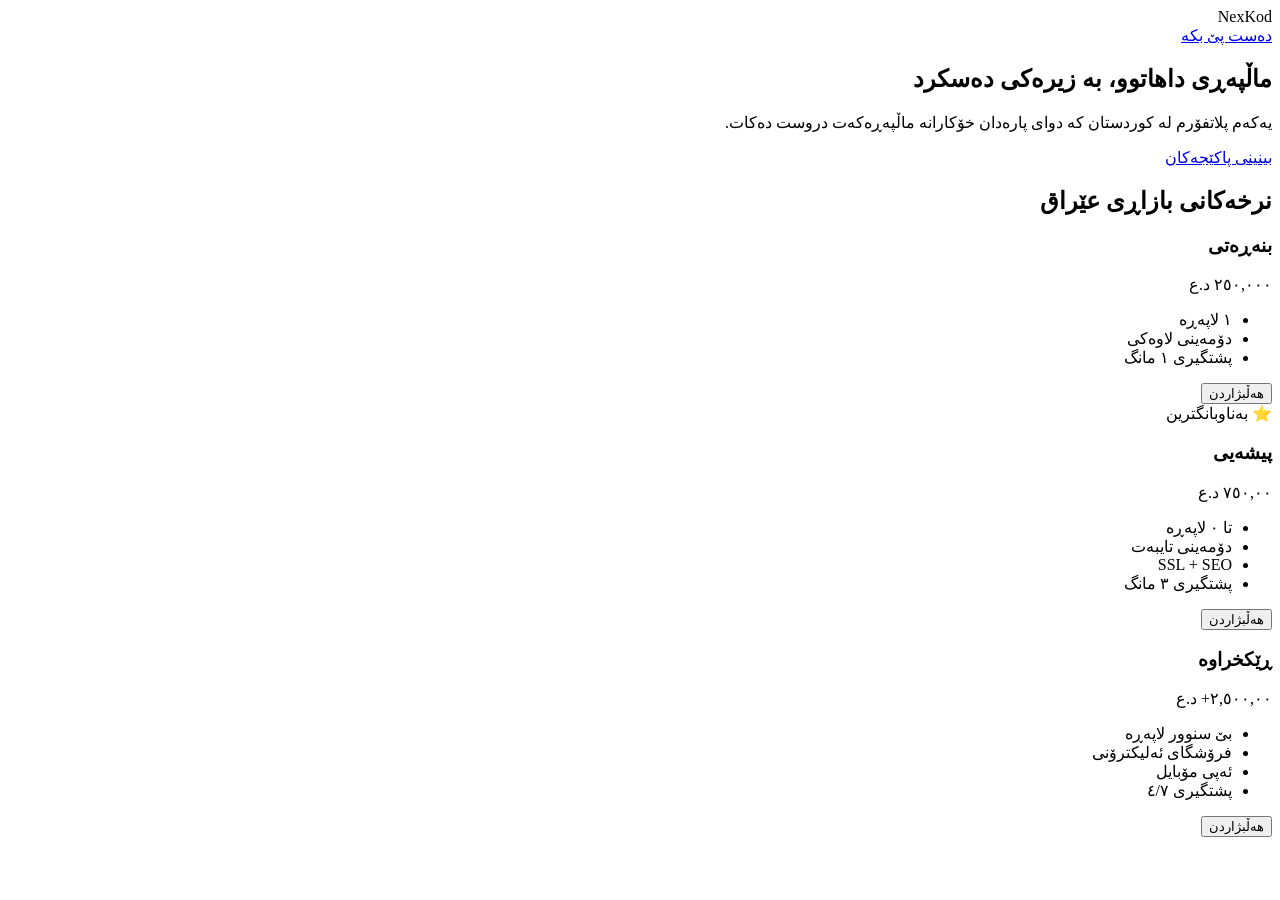
==== index.html @ fafbab38 "Add initial HTML structure for the website" ====
<!DOCTYPE html>
<html lang="ku" dir="rtl">
<head>
    <meta charset="UTF-8">
    <meta name="viewport" content="width=device-width, initial-scale=1.0">
    <title>NexKod | دروستکەری ماڵپەڕ بە زیرەکی دەسکرد</title>
    <link rel="stylesheet" href="css/styles.css">
    <link href="https://fonts.googleapis.com/css2?family=Cairo:wght@400;600;700;900&display=swap" rel="stylesheet">
</head>
<body>
    <nav class="navbar">
        <div class="logo">Nex<span class="gold">Kod</span></div>
        <a href="#pricing" class="nav-cta">دەست پێ بکە</a>
    </nav>

    <main>
        <section class="hero">
            <h1>ماڵپەڕی داهاتوو، بە <span class="gold">زیرەکی دەسکرد</span></h1>
            <p>یەکەم پلاتفۆرم لە کوردستان کە دوای پارەدان خۆکارانە ماڵپەڕەکەت دروست دەکات.</p>
            <a href="#pricing" class="btn-primary">بینینی پاکێجەکان</a>
        </section>

        <section class="pricing" id="pricing">
            <h2>نرخەکانی بازاڕی عێراق</h2>
            <div class="plans">
                <div class="plan" onclick="selectPlan('basic', 250000)">
                    <h3>بنەڕەتی</h3>
                    <p class="price">٢٥٠,٠٠٠ <span>د.ع</span></p>
                    <ul><li>١ لاپەڕە</li><li>دۆمەینی لاوەکی</li><li>پشتگیری ١ مانگ</li></ul>
                    <button class="btn-plan">هەڵبژاردن</button>
                </div>
                <div class="plan featured" onclick="selectPlan('pro', 750000)">
                    <span class="badge">⭐ بەناوبانگترین</span>
                    <h3>پیشەیی</h3>
                    <p class="price">٧٥٠,٠٠ <span>د.ع</span></p>
                    <ul><li>تا ٠ لاپەڕە</li><li>دۆمەینی تایبەت</li><li>SSL + SEO</li><li>پشتگیری ٣ مانگ</li></ul>
                    <button class="btn-plan">هەڵبژاردن</button>
                </div>
                <div class="plan" onclick="selectPlan('enterprise', 2500000)">
                    <h3>ڕێکخراوە</h3>
                    <p class="price">٢,٥٠٠,٠٠+ <span>د.ع</span></p>
                    <ul><li>بێ سنوور لاپەڕە</li><li>فرۆشگای ئەلیکترۆنی</li><li>ئەپی مۆبایل</li><li>پشتگیری ٤/٧</li></ul>
                    <button class="btn-plan">هەڵبژاردن</button>
                </div>
            </div>
        </section>
    </main>

    <!-- 💳 PAYMENT MODAL -->
    <div class="modal" id="payModal" style="display:none;">
        <div class="modal-content">
            <button class="close" onclick="closePayModal()">×</button>
            <h3>تەواوکردنی پارەدان</h3>
            <div class="summary">
                <span>پاکێج:</span> <strong id="pPlan">-</strong>
                <span>بڕ:</span> <strong id="pPrice">-</strong>
            </div>
            <div class="methods">
                <label class="method"><input type="radio" name="pm" value="fastpay"><span> FastPay</span></label>
                <label class="method"><input type="radio" name="pm" value="fib"><span>🔵 FIB Bank</span></label>
                <label class="method"><input type="radio" name="pm" value="zaincash"><span>🟠 Zain Cash</span></label>
            </div>
            <form id="payForm" style="display:none;">
                <input type="tel" id="payPhone" placeholder="+964 7XX XXX XXXX" required dir="ltr">
                <input type="email" id="payEmail" placeholder="email@example.com" required dir="ltr">
                <button type="button" onclick="initiateWhatsAppPayment()" class="btn-pay">💳 پارەدان لە ڕێگەی واتسئەپ</button>
            </form>
            <div class="status" id="payStatus" style="display:none;">
                <div class="step active">📱 داواکاری ئامادەیە</div>
                <div class="step">🏦 چاوەڕێی پسوولە</div>
                <div class="step"> NexKod دەست بە کار دەکات</div>
                <div class="step">✅ ئامادەیە!</div>
            </div>
        </div>
    </div>

    <!-- ✅ SUCCESS MODAL -->
    <div class="modal" id="successModal" style="display:none;">
        <div class="modal-content success">
            <div class="icon"></div>
            <h3>داواکاریت بە سەرکەوتوویی نێردرا!</h3>
            <p>پاش نووسینی پسوولەی پارەدان لە واتسئەپ، ماڵپەڕەکەت لە ماوەی ٢٤ کاتژمێردا چالاک دەکرێت.</p>
            <a href="#" id="siteLink" target="_blank" class="link">چاوەڕێی چالاککردن بکە...</a>
            <button class="btn-secondary" onclick="closeSuccessModal()">داخستن</button>
        </div>
    </div>

    <script src="js/payment.js"></script>
</body>
</html>
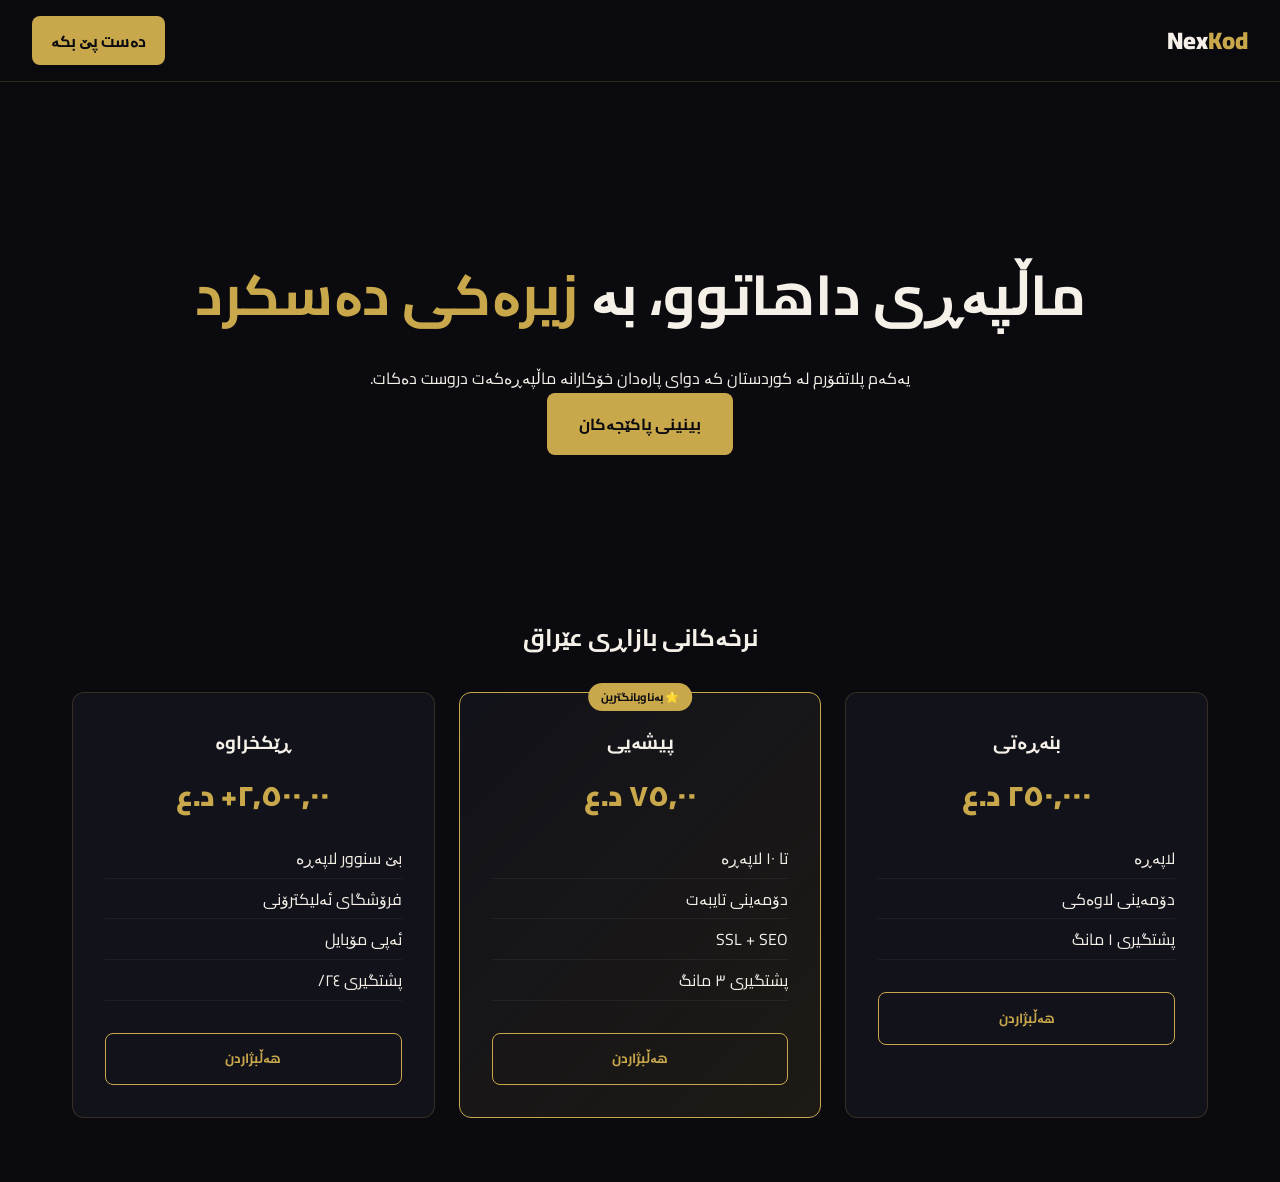
==== commit 6a7468f6: "Add CSS styles and update HTML structure" ====
--- a/index.html
+++ b/index.html
@@ -4,8 +4,53 @@
     <meta charset="UTF-8">
     <meta name="viewport" content="width=device-width, initial-scale=1.0">
     <title>NexKod | دروستکەری ماڵپەڕ بە زیرەکی دەسکرد</title>
-    <link rel="stylesheet" href="css/styles.css">
     <link href="https://fonts.googleapis.com/css2?family=Cairo:wght@400;600;700;900&display=swap" rel="stylesheet">
+    <style>
+        :root { --gold: #C9A84C; --dark: #0A0A0F; --dark2: #12121A; --dark3: #1A1A28; --text: #F5F0E8; --dim: rgba(245,240,232,0.7); --border: rgba(201,168,76,0.2); --radius: 12px; }
+        * { box-sizing: border-box; margin:0; padding:0; font-family:'Cairo',sans-serif; }
+        body { background:var(--dark); color:var(--text); direction:rtl; }
+        a { color:inherit; text-decoration:none; }
+        .navbar { display:flex; justify-content:space-between; align-items:center; padding:1rem 2rem; background:rgba(10,10,15,0.9); backdrop-filter:blur(10px); position:sticky; top:0; z-index:100; border-bottom:1px solid var(--border); }
+        .logo { font-size:1.5rem; font-weight:900; }
+        .gold { color:var(--gold); }
+        .nav-cta { background:var(--gold); color:var(--dark); padding:0.6rem 1.2rem; border-radius:8px; font-weight:700; }
+        main { padding:4rem 2rem; max-width:1200px; margin:0 auto; }
+        .hero { text-align:center; padding:6rem 1rem; }
+        .hero h1 { font-size:clamp(2rem,5vw,3.5rem); margin-bottom:1rem; }
+        .btn-primary { background:var(--gold); color:var(--dark); padding:1rem 2rem; border:none; border-radius:8px; font-weight:700; cursor:pointer; display:inline-block; }
+        .pricing { text-align:center; margin-top:4rem; }
+        .plans { display:grid; grid-template-columns:repeat(auto-fit,minmax(260px,1fr)); gap:1.5rem; margin-top:2rem; }
+        .plan { background:var(--dark2); border:1px solid var(--border); border-radius:var(--radius); padding:2rem; transition:0.3s; cursor:pointer; position:relative; }
+        .plan:hover { transform:translateY(-5px); border-color:var(--gold); }
+        .plan.featured { border-color:var(--gold); background:linear-gradient(135deg,var(--dark2),rgba(201,168,76,0.1)); }
+        .badge { position:absolute; top:-10px; left:50%; transform:translateX(-50%); background:var(--gold); color:var(--dark); font-size:0.7rem; padding:0.2rem 0.8rem; border-radius:50px; font-weight:700; }
+        .price { font-size:1.8rem; font-weight:900; color:var(--gold); margin:0.5rem 0; }
+        .plan ul { list-style:none; text-align:right; margin:1rem 0; }
+        .plan li { padding:0.3rem 0; border-bottom:1px solid rgba(255,255,255,0.05); }
+        .btn-plan { width:100%; padding:0.8rem; background:transparent; border:1px solid var(--gold); color:var(--gold); border-radius:8px; font-weight:700; cursor:pointer; margin-top:1rem; }
+        .btn-plan:hover { background:var(--gold); color:var(--dark); }
+        .modal { display:none; position:fixed; inset:0; background:rgba(0,0,0,0.8); backdrop-filter:blur(5px); z-index:1000; align-items:center; justify-content:center; padding:1rem; }
+        .modal-content { background:var(--dark2); border:1px solid var(--border); border-radius:16px; padding:2rem; max-width:450px; width:100%; position:relative; animation:up 0.3s ease; }
+        @keyframes up { from { opacity:0; transform:translateY(20px); } to { opacity:1; transform:translateY(0); } }
+        .close { position:absolute; top:1rem; left:1rem; background:none; border:none; color:var(--dim); font-size:1.5rem; cursor:pointer; }
+        .summary { background:var(--dark3); padding:0.8rem; border-radius:8px; margin-bottom:1rem; display:flex; flex-direction:column; gap:0.3rem; font-size:0.9rem; }
+        .methods { display:flex; flex-direction:column; gap:0.5rem; margin-bottom:1rem; }
+        .method { display:flex; align-items:center; gap:0.8rem; background:var(--dark3); padding:0.8rem; border-radius:8px; cursor:pointer; border:1px solid transparent; }
+        .method:hover { border-color:var(--gold); }
+        .method input { accent-color:var(--gold); }
+        #payForm { display:flex; flex-direction:column; gap:0.8rem; }
+        #payForm input { padding:0.8rem; background:var(--dark3); border:1px solid var(--border); border-radius:8px; color:var(--text); }
+        .btn-pay { width:100%; padding:1rem; background:linear-gradient(135deg,var(--gold),#8B6914); border:none; border-radius:8px; color:var(--dark); font-weight:800; cursor:pointer; margin-top:0.5rem; }
+        .btn-pay:disabled { opacity:0.7; cursor:not-allowed; }
+        .status { margin-top:1rem; }
+        .step { padding:0.5rem; opacity:0.5; transition:0.3s; }
+        .step.active { opacity:1; color:var(--gold); }
+        .success { text-align:center; }
+        .success .icon { font-size:3rem; margin-bottom:1rem; }
+        .success .link { display:block; background:var(--dark3); padding:0.8rem; border-radius:8px; margin:0.5rem 0; word-break:break-all; color:var(--gold); }
+        .btn-secondary { background:transparent; border:1px solid var(--border); color:var(--text); padding:0.8rem; border-radius:8px; cursor:pointer; margin-top:0.5rem; width:100%; }
+        @media (max-width:600px) { .navbar { padding:0.8rem 1rem; } .hero h1 { font-size:2rem; } .modal-content { padding:1.5rem; } }
+    </style>
 </head>
 <body>
     <nav class="navbar">
@@ -26,20 +71,20 @@
                 <div class="plan" onclick="selectPlan('basic', 250000)">
                     <h3>بنەڕەتی</h3>
                     <p class="price">٢٥٠,٠٠٠ <span>د.ع</span></p>
-                    <ul><li>١ لاپەڕە</li><li>دۆمەینی لاوەکی</li><li>پشتگیری ١ مانگ</li></ul>
+                    <ul><li> لاپەڕە</li><li>دۆمەینی لاوەکی</li><li>پشتگیری ١ مانگ</li></ul>
                     <button class="btn-plan">هەڵبژاردن</button>
                 </div>
                 <div class="plan featured" onclick="selectPlan('pro', 750000)">
                     <span class="badge">⭐ بەناوبانگترین</span>
                     <h3>پیشەیی</h3>
-                    <p class="price">٧٥٠,٠٠ <span>د.ع</span></p>
-                    <ul><li>تا ٠ لاپەڕە</li><li>دۆمەینی تایبەت</li><li>SSL + SEO</li><li>پشتگیری ٣ مانگ</li></ul>
+                    <p class="price">٧٥,٠٠ <span>د.ع</span></p>
+                    <ul><li>تا ١٠ لاپەڕە</li><li>دۆمەینی تایبەت</li><li>SSL + SEO</li><li>پشتگیری ٣ مانگ</li></ul>
                     <button class="btn-plan">هەڵبژاردن</button>
                 </div>
                 <div class="plan" onclick="selectPlan('enterprise', 2500000)">
                     <h3>ڕێکخراوە</h3>
                     <p class="price">٢,٥٠٠,٠٠+ <span>د.ع</span></p>
-                    <ul><li>بێ سنوور لاپەڕە</li><li>فرۆشگای ئەلیکترۆنی</li><li>ئەپی مۆبایل</li><li>پشتگیری ٤/٧</li></ul>
+                    <ul><li>بێ سنوور لاپەڕە</li><li>فرۆشگای ئەلیکترۆنی</li><li>ئەپی مۆبایل</li><li>پشتگیری ٢٤/</li></ul>
                     <button class="btn-plan">هەڵبژاردن</button>
                 </div>
             </div>
@@ -56,7 +101,7 @@
                 <span>بڕ:</span> <strong id="pPrice">-</strong>
             </div>
             <div class="methods">
-                <label class="method"><input type="radio" name="pm" value="fastpay"><span> FastPay</span></label>
+                <label class="method"><input type="radio" name="pm" value="fastpay"><span>🟡 FastPay</span></label>
                 <label class="method"><input type="radio" name="pm" value="fib"><span>🔵 FIB Bank</span></label>
                 <label class="method"><input type="radio" name="pm" value="zaincash"><span>🟠 Zain Cash</span></label>
             </div>
@@ -65,26 +110,88 @@
                 <input type="email" id="payEmail" placeholder="email@example.com" required dir="ltr">
                 <button type="button" onclick="initiateWhatsAppPayment()" class="btn-pay">💳 پارەدان لە ڕێگەی واتسئەپ</button>
             </form>
-            <div class="status" id="payStatus" style="display:none;">
-                <div class="step active">📱 داواکاری ئامادەیە</div>
-                <div class="step">🏦 چاوەڕێی پسوولە</div>
-                <div class="step"> NexKod دەست بە کار دەکات</div>
-                <div class="step">✅ ئامادەیە!</div>
-            </div>
         </div>
     </div>
 
     <!-- ✅ SUCCESS MODAL -->
     <div class="modal" id="successModal" style="display:none;">
         <div class="modal-content success">
-            <div class="icon"></div>
+            <div class="icon">🎉</div>
             <h3>داواکاریت بە سەرکەوتوویی نێردرا!</h3>
-            <p>پاش نووسینی پسوولەی پارەدان لە واتسئەپ، ماڵپەڕەکەت لە ماوەی ٢٤ کاتژمێردا چالاک دەکرێت.</p>
-            <a href="#" id="siteLink" target="_blank" class="link">چاوەڕێی چالاککردن بکە...</a>
+            <p>پاش ناردنی پسوولەی پارەدان لە واتسئەپ، ماڵپەڕەکەت لە ماوەی ٢٤ کاتژمێردا چالاک دەکرێت.</p>
             <button class="btn-secondary" onclick="closeSuccessModal()">داخستن</button>
         </div>
     </div>
 
-    <script src="js/payment.js"></script>
+    <script>
+        let currentPlan = {}, currentMethod = '';
+
+        function selectPlan(id, price) {
+            currentPlan = { id, price };
+            const names = { basic: 'بنەڕەتی', pro: 'پیشەیی', enterprise: 'ڕێکخراوە' };
+            document.getElementById('pPlan').textContent = names[id];
+            document.getElementById('pPrice').textContent = price.toLocaleString() + ' د.ع';
+            document.getElementById('payModal').style.display = 'flex';
+            document.body.style.overflow = 'hidden';
+        }
+
+        function closePayModal() {
+            document.getElementById('payModal').style.display = 'none';
+            document.body.style.overflow = '';
+        }
+
+        document.querySelectorAll('input[name="pm"]').forEach(r => {
+            r.onchange = (e) => {
+                currentMethod = e.target.value;
+                document.getElementById('payForm').style.display = 'block';
+            };
+        });
+
+        async function initiateWhatsAppPayment() {
+            const phone = document.getElementById('payPhone').value.replace(/\s/g, '');
+            const email = document.getElementById('payEmail').value.trim();
+            
+            if (!currentMethod) return alert('تکایە ڕێگای پارەدان هەڵبژێرە');
+            if (!/^(\+964|0)?7[0-9]{9}$/.test(phone)) return alert('ژمارەی تەلەفۆن نادروستە. نموونە: +9647501234567');
+            if (!/^[^\s@]+@[^\s@]+\.[^\s@]+$/.test(email)) return alert('ئیمەیڵ نادروستە');
+
+            const orderId = 'NK-' + Date.now().toString().slice(-8);
+            const planNames = { basic: 'بنەڕەتی (٢٥٠,٠٠٠ د.ع)', pro: 'پیشەیی (٧٥٠,٠٠٠ د.ع)', enterprise: 'ڕێکخراوە (٢,٥٠٠,٠٠٠ د.ع)' };
+            
+            const message = `🌟 *NexKod - داواکاری ماڵپەڕ* 🌟\n\n📋 *زانیاری داواکاری:*\n ژمارەی ئۆردەر: ${orderId}\n📦 پاکێج: ${planNames[currentPlan.id]}\n💰 بڕ: ${currentPlan.price.toLocaleString()} د.ع\n\n👤 *زانیاری کڕیار:*\n📱 ژمارەی تەلەفۆن: ${phone}\n📧 ئیمەیڵ: ${email}\n\n💳 *ڕێگای پارەدان:*\n${currentMethod === 'fastpay' ? '🟡 FastPay' : currentMethod === 'fib' ? '🔵 FIB Bank' : '🟠 Zain Cash'}\n\n📝 *ڕێنمایی:*\nتکایە پارەدانەکە بکە و پسوولەکە (Receipt) بنێرە بۆ ئەم ژمارەیە.\nدوای دڵنیابوونەوە، ماڵپەڕەکەت دروست دەکرێت و لینکەکەت بۆ دەنێرێت.\n\n⏰ کاتی داواکاری: ${new Date().toLocaleString('ku-IQ')}`;
+            
+            // ⚠️ ژمارەی واتسئەپی خۆت لێرە بنووسە (بێ +)
+            const YOUR_WHATSAPP_NUMBER = '9647501234567'; 
+            
+            if(confirm(`✅ داواکاریت ئامادەیە!\n\n ژمارەی ئۆردەر: ${orderId}\n💰 بڕ: ${currentPlan.price.toLocaleString()} د.ع\n\nدەچیتە واتسئەپ بۆ ناردنی داواکاری.`)) {
+                window.open(`https://wa.me/${YOUR_WHATSAPP_NUMBER}?text=${encodeURIComponent(message)}`, '_blank');
+                
+                const orders = JSON.parse(localStorage.getItem('nexkod_orders') || '[]');
+                orders.push({ 
+                    orderId, 
+                    plan: currentPlan.id, 
+                    price: currentPlan.price, 
+                    phone, 
+                    email, 
+                    method: currentMethod, 
+                    status: 'pending_payment',
+                    createdAt: new Date().toISOString() 
+                });
+                localStorage.setItem('nexkod_orders', JSON.stringify(orders));
+                
+                closePayModal();
+                document.getElementById('successModal').style.display = 'flex';
+            }
+        }
+
+        function closeSuccessModal() {
+            document.getElementById('successModal').style.display = 'none';
+        }
+
+        window.selectPlan = selectPlan;
+        window.closePayModal = closePayModal;
+        window.initiateWhatsAppPayment = initiateWhatsAppPayment;
+        window.closeSuccessModal = closeSuccessModal;
+    </script>
 </body>
 </html>
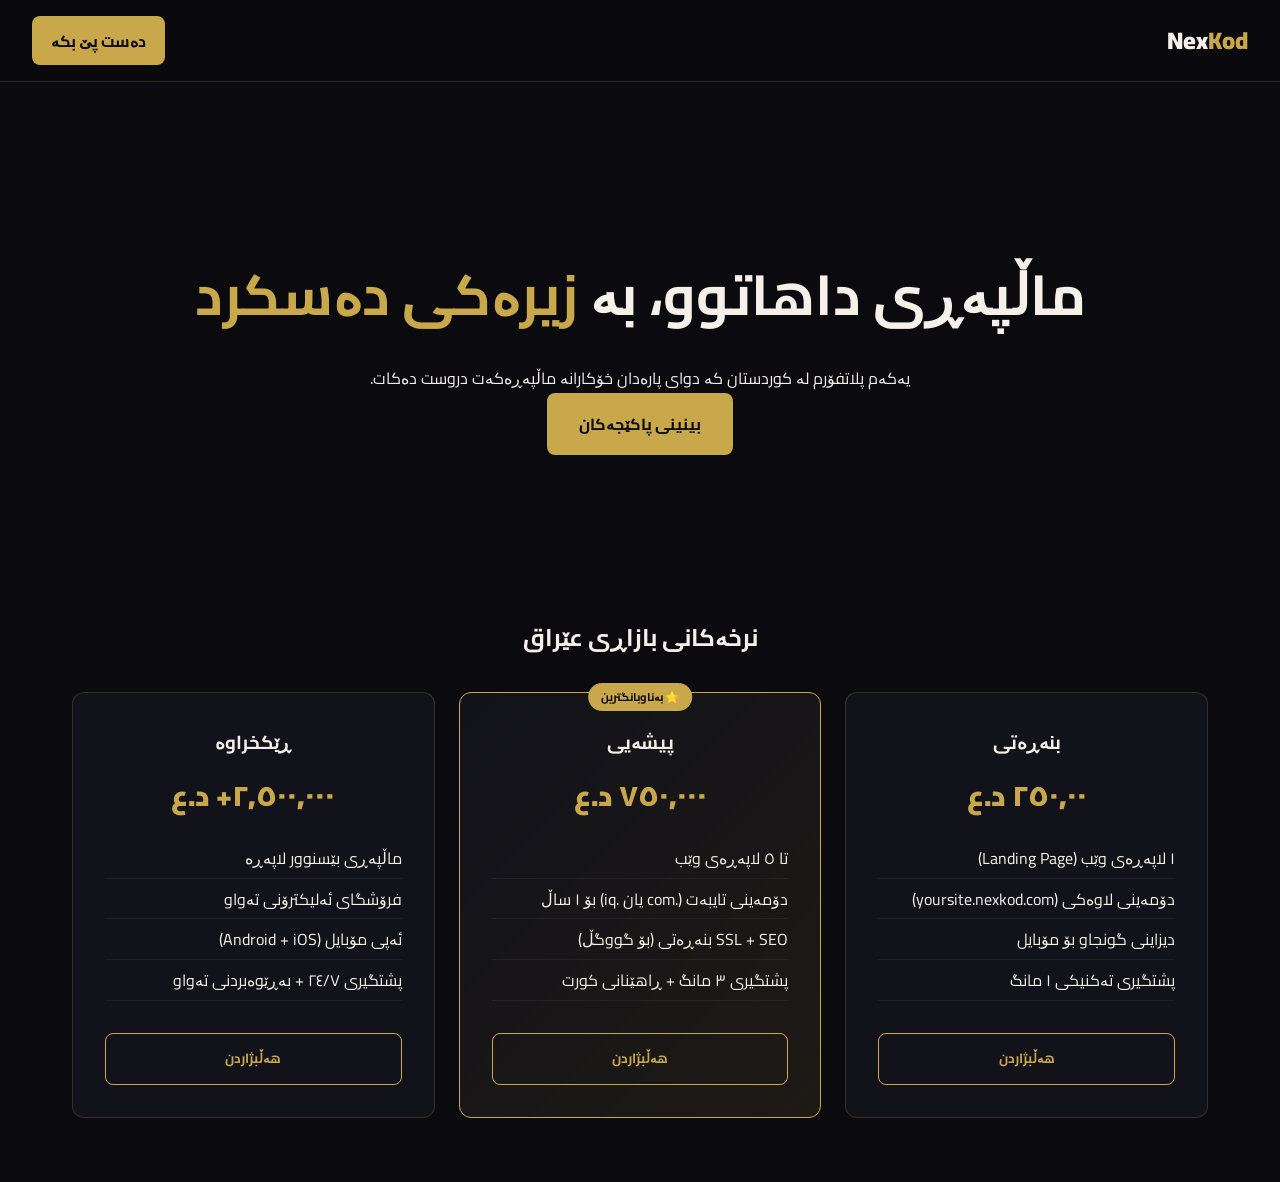
==== commit 9b3ebdf4: "Update pricing details and payment modal text" ====
--- a/index.html
+++ b/index.html
@@ -68,30 +68,50 @@
         <section class="pricing" id="pricing">
             <h2>نرخەکانی بازاڕی عێراق</h2>
             <div class="plans">
+                <!-- بنەڕەتی -->
                 <div class="plan" onclick="selectPlan('basic', 250000)">
                     <h3>بنەڕەتی</h3>
-                    <p class="price">٢٥٠,٠٠٠ <span>د.ع</span></p>
-                    <ul><li> لاپەڕە</li><li>دۆمەینی لاوەکی</li><li>پشتگیری ١ مانگ</li></ul>
+                    <p class="price">٢٥٠,٠٠ <span>د.ع</span></p>
+                    <ul>
+                        <li>١ لاپەڕەی وێب (Landing Page)</li>
+                        <li>دۆمەینی لاوەکی (yoursite.nexkod.com)</li>
+                        <li>دیزاینی گونجاو بۆ مۆبایل</li>
+                        <li>پشتگیری تەکنیکی ١ مانگ</li>
+                    </ul>
                     <button class="btn-plan">هەڵبژاردن</button>
                 </div>
+
+                <!-- پیشەیی -->
                 <div class="plan featured" onclick="selectPlan('pro', 750000)">
                     <span class="badge">⭐ بەناوبانگترین</span>
                     <h3>پیشەیی</h3>
-                    <p class="price">٧٥,٠٠ <span>د.ع</span></p>
-                    <ul><li>تا ١٠ لاپەڕە</li><li>دۆمەینی تایبەت</li><li>SSL + SEO</li><li>پشتگیری ٣ مانگ</li></ul>
+                    <p class="price">٧٥٠,٠٠٠ <span>د.ع</span></p>
+                    <ul>
+                        <li>تا ٥ لاپەڕەی وێب</li>
+                        <li>دۆمەینی تایبەت (.com یان .iq) بۆ ١ ساڵ</li>
+                        <li>SSL + SEO بنەڕەتی (بۆ گووگڵ)</li>
+                        <li>پشتگیری ٣ مانگ + ڕاهێنانی کورت</li>
+                    </ul>
                     <button class="btn-plan">هەڵبژاردن</button>
                 </div>
+
+                <!-- ڕێکخراوە -->
                 <div class="plan" onclick="selectPlan('enterprise', 2500000)">
                     <h3>ڕێکخراوە</h3>
-                    <p class="price">٢,٥٠٠,٠٠+ <span>د.ع</span></p>
-                    <ul><li>بێ سنوور لاپەڕە</li><li>فرۆشگای ئەلیکترۆنی</li><li>ئەپی مۆبایل</li><li>پشتگیری ٢٤/</li></ul>
+                    <p class="price">٢,٥٠٠,٠٠٠+ <span>د.ع</span></p>
+                    <ul>
+                        <li>ماڵپەڕی بێسنوور لاپەڕە</li>
+                        <li>فرۆشگای ئەلیکترۆنی تەواو</li>
+                        <li>ئەپی مۆبایل (Android + iOS)</li>
+                        <li>پشتگیری ٢٤/٧ + بەڕێوەبردنی تەواو</li>
+                    </ul>
                     <button class="btn-plan">هەڵبژاردن</button>
                 </div>
             </div>
         </section>
     </main>
 
-    <!-- 💳 PAYMENT MODAL -->
+    <!--  PAYMENT MODAL -->
     <div class="modal" id="payModal" style="display:none;">
         <div class="modal-content">
             <button class="close" onclick="closePayModal()">×</button>
@@ -102,8 +122,8 @@
             </div>
             <div class="methods">
                 <label class="method"><input type="radio" name="pm" value="fastpay"><span>🟡 FastPay</span></label>
-                <label class="method"><input type="radio" name="pm" value="fib"><span>🔵 FIB Bank</span></label>
-                <label class="method"><input type="radio" name="pm" value="zaincash"><span>🟠 Zain Cash</span></label>
+                <label class="method"><input type="radio" name="pm" value="fib"><span> FIB Bank</span></label>
+                <label class="method"><input type="radio" name="pm" value="zaincash"><span> Zain Cash</span></label>
             </div>
             <form id="payForm" style="display:none;">
                 <input type="tel" id="payPhone" placeholder="+964 7XX XXX XXXX" required dir="ltr">
@@ -163,7 +183,7 @@
             // ⚠️ ژمارەی واتسئەپی خۆت لێرە بنووسە (بێ +)
             const YOUR_WHATSAPP_NUMBER = '9647501234567'; 
             
-            if(confirm(`✅ داواکاریت ئامادەیە!\n\n ژمارەی ئۆردەر: ${orderId}\n💰 بڕ: ${currentPlan.price.toLocaleString()} د.ع\n\nدەچیتە واتسئەپ بۆ ناردنی داواکاری.`)) {
+            if(confirm(`✅ داواکاریت ئامادەیە!\n\n🔖 ژمارەی ئۆردەر: ${orderId}\n بڕ: ${currentPlan.price.toLocaleString()} د.ع\n\nدەچیتە واتسئەپ بۆ ناردنی داواکاری.`)) {
                 window.open(`https://wa.me/${YOUR_WHATSAPP_NUMBER}?text=${encodeURIComponent(message)}`, '_blank');
                 
                 const orders = JSON.parse(localStorage.getItem('nexkod_orders') || '[]');
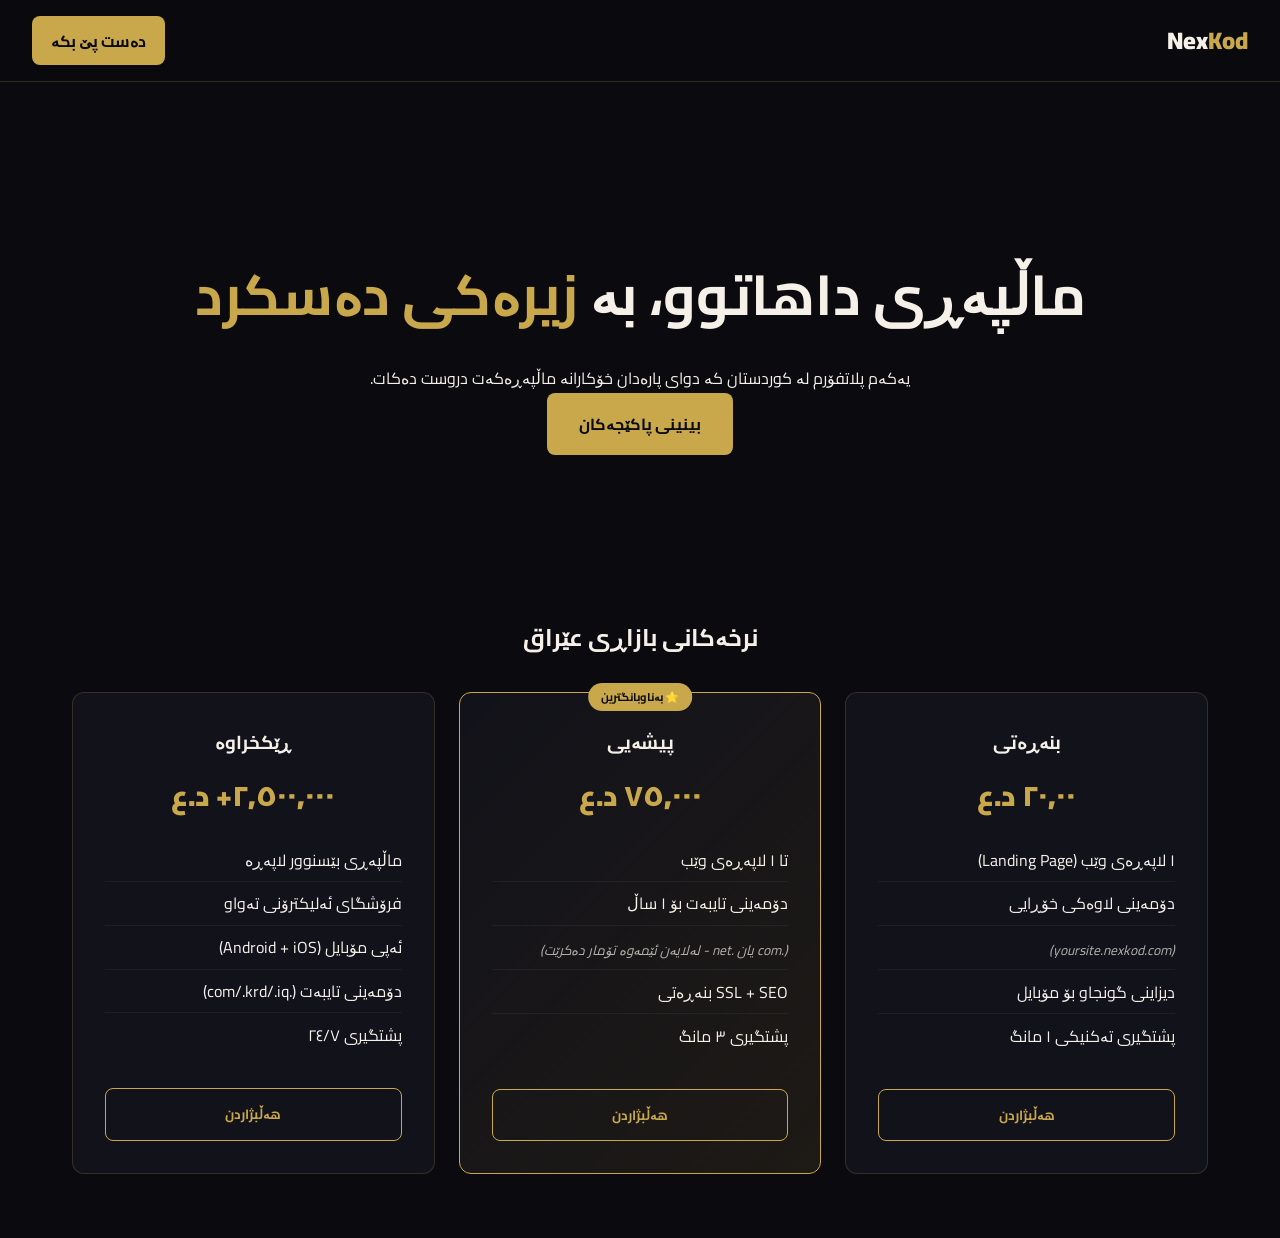
==== commit 25318015: "Refine styles and update plan details in index.html Updated various styles and content in index.html" ====
--- a/index.html
+++ b/index.html
@@ -19,18 +19,20 @@
         .hero h1 { font-size:clamp(2rem,5vw,3.5rem); margin-bottom:1rem; }
         .btn-primary { background:var(--gold); color:var(--dark); padding:1rem 2rem; border:none; border-radius:8px; font-weight:700; cursor:pointer; display:inline-block; }
         .pricing { text-align:center; margin-top:4rem; }
-        .plans { display:grid; grid-template-columns:repeat(auto-fit,minmax(260px,1fr)); gap:1.5rem; margin-top:2rem; }
+        .plans { display:grid; grid-template-columns:repeat(auto-fit,minmax(280px,1fr)); gap:1.5rem; margin-top:2rem; }
         .plan { background:var(--dark2); border:1px solid var(--border); border-radius:var(--radius); padding:2rem; transition:0.3s; cursor:pointer; position:relative; }
         .plan:hover { transform:translateY(-5px); border-color:var(--gold); }
         .plan.featured { border-color:var(--gold); background:linear-gradient(135deg,var(--dark2),rgba(201,168,76,0.1)); }
         .badge { position:absolute; top:-10px; left:50%; transform:translateX(-50%); background:var(--gold); color:var(--dark); font-size:0.7rem; padding:0.2rem 0.8rem; border-radius:50px; font-weight:700; }
         .price { font-size:1.8rem; font-weight:900; color:var(--gold); margin:0.5rem 0; }
         .plan ul { list-style:none; text-align:right; margin:1rem 0; }
-        .plan li { padding:0.3rem 0; border-bottom:1px solid rgba(255,255,255,0.05); }
+        .plan li { padding:0.4rem 0; border-bottom:1px solid rgba(255,255,255,0.05); }
+        .plan li:last-child { border-bottom:none; }
+        .domain-note { font-size:0.85rem; color:var(--dim); margin-top:0.3rem; font-style:italic; }
         .btn-plan { width:100%; padding:0.8rem; background:transparent; border:1px solid var(--gold); color:var(--gold); border-radius:8px; font-weight:700; cursor:pointer; margin-top:1rem; }
         .btn-plan:hover { background:var(--gold); color:var(--dark); }
         .modal { display:none; position:fixed; inset:0; background:rgba(0,0,0,0.8); backdrop-filter:blur(5px); z-index:1000; align-items:center; justify-content:center; padding:1rem; }
-        .modal-content { background:var(--dark2); border:1px solid var(--border); border-radius:16px; padding:2rem; max-width:450px; width:100%; position:relative; animation:up 0.3s ease; }
+        .modal-content { background:var(--dark2); border:1px solid var(--border); border-radius:16px; padding:2rem; max-width:500px; width:100%; position:relative; animation:up 0.3s ease; max-height:90vh; overflow-y:auto; }
         @keyframes up { from { opacity:0; transform:translateY(20px); } to { opacity:1; transform:translateY(0); } }
         .close { position:absolute; top:1rem; left:1rem; background:none; border:none; color:var(--dim); font-size:1.5rem; cursor:pointer; }
         .summary { background:var(--dark3); padding:0.8rem; border-radius:8px; margin-bottom:1rem; display:flex; flex-direction:column; gap:0.3rem; font-size:0.9rem; }
@@ -39,16 +41,14 @@
         .method:hover { border-color:var(--gold); }
         .method input { accent-color:var(--gold); }
         #payForm { display:flex; flex-direction:column; gap:0.8rem; }
-        #payForm input { padding:0.8rem; background:var(--dark3); border:1px solid var(--border); border-radius:8px; color:var(--text); }
+        #payForm input, #payForm select { padding:0.8rem; background:var(--dark3); border:1px solid var(--border); border-radius:8px; color:var(--text); }
         .btn-pay { width:100%; padding:1rem; background:linear-gradient(135deg,var(--gold),#8B6914); border:none; border-radius:8px; color:var(--dark); font-weight:800; cursor:pointer; margin-top:0.5rem; }
         .btn-pay:disabled { opacity:0.7; cursor:not-allowed; }
-        .status { margin-top:1rem; }
-        .step { padding:0.5rem; opacity:0.5; transition:0.3s; }
-        .step.active { opacity:1; color:var(--gold); }
         .success { text-align:center; }
         .success .icon { font-size:3rem; margin-bottom:1rem; }
         .success .link { display:block; background:var(--dark3); padding:0.8rem; border-radius:8px; margin:0.5rem 0; word-break:break-all; color:var(--gold); }
         .btn-secondary { background:transparent; border:1px solid var(--border); color:var(--text); padding:0.8rem; border-radius:8px; cursor:pointer; margin-top:0.5rem; width:100%; }
+        .domain-info { background:rgba(201,168,76,0.1); border:1px solid rgba(201,168,76,0.3); border-radius:8px; padding:0.8rem; margin:0.5rem 0; font-size:0.85rem; }
         @media (max-width:600px) { .navbar { padding:0.8rem 1rem; } .hero h1 { font-size:2rem; } .modal-content { padding:1.5rem; } }
     </style>
 </head>
@@ -71,10 +71,11 @@
                 <!-- بنەڕەتی -->
                 <div class="plan" onclick="selectPlan('basic', 250000)">
                     <h3>بنەڕەتی</h3>
-                    <p class="price">٢٥٠,٠٠ <span>د.ع</span></p>
+                    <p class="price">٢٠,٠٠ <span>د.ع</span></p>
                     <ul>
                         <li>١ لاپەڕەی وێب (Landing Page)</li>
-                        <li>دۆمەینی لاوەکی (yoursite.nexkod.com)</li>
+                        <li>دۆمەینی لاوەکی خۆڕایی</li>
+                        <li class="domain-note">(yoursite.nexkod.com)</li>
                         <li>دیزاینی گونجاو بۆ مۆبایل</li>
                         <li>پشتگیری تەکنیکی ١ مانگ</li>
                     </ul>
@@ -85,12 +86,13 @@
                 <div class="plan featured" onclick="selectPlan('pro', 750000)">
                     <span class="badge">⭐ بەناوبانگترین</span>
                     <h3>پیشەیی</h3>
-                    <p class="price">٧٥٠,٠٠٠ <span>د.ع</span></p>
+                    <p class="price">٧٥,٠٠٠ <span>د.ع</span></p>
                     <ul>
-                        <li>تا ٥ لاپەڕەی وێب</li>
-                        <li>دۆمەینی تایبەت (.com یان .iq) بۆ ١ ساڵ</li>
-                        <li>SSL + SEO بنەڕەتی (بۆ گووگڵ)</li>
-                        <li>پشتگیری ٣ مانگ + ڕاهێنانی کورت</li>
+                        <li>تا ١ لاپەڕەی وێب</li>
+                        <li>دۆمەینی تایبەت بۆ ١ ساڵ</li>
+                        <li class="domain-note">(.com یان .net - لەلایەن ئێمەوە تۆمار دەکرێت)</li>
+                        <li>SSL + SEO بنەڕەتی</li>
+                        <li>پشتگیری ٣ مانگ</li>
                     </ul>
                     <button class="btn-plan">هەڵبژاردن</button>
                 </div>
@@ -103,7 +105,8 @@
                         <li>ماڵپەڕی بێسنوور لاپەڕە</li>
                         <li>فرۆشگای ئەلیکترۆنی تەواو</li>
                         <li>ئەپی مۆبایل (Android + iOS)</li>
-                        <li>پشتگیری ٢٤/٧ + بەڕێوەبردنی تەواو</li>
+                        <li>دۆمەینی تایبەت (.com/.krd/.iq)</li>
+                        <li>پشتگیری ٢٤/٧</li>
                     </ul>
                     <button class="btn-plan">هەڵبژاردن</button>
                 </div>
@@ -111,7 +114,7 @@
         </section>
     </main>
 
-    <!--  PAYMENT MODAL -->
+    <!-- 💳 PAYMENT MODAL -->
     <div class="modal" id="payModal" style="display:none;">
         <div class="modal-content">
             <button class="close" onclick="closePayModal()">×</button>
@@ -120,12 +123,20 @@
                 <span>پاکێج:</span> <strong id="pPlan">-</strong>
                 <span>بڕ:</span> <strong id="pPrice">-</strong>
             </div>
+            
+            <div class="domain-info">
+                <strong>🌐 زانیاری دۆمەین:</strong><br>
+                ئەگەر پڵانی پیشەیی یان ڕێکخراوەت هەڵبژاردووە، تکایە ناوی دۆمەینی خوازراوت بنووسە (وەک: yoursite.com)
+            </div>
+
             <div class="methods">
-                <label class="method"><input type="radio" name="pm" value="fastpay"><span>🟡 FastPay</span></label>
-                <label class="method"><input type="radio" name="pm" value="fib"><span> FIB Bank</span></label>
+                <label class="method"><input type="radio" name="pm" value="fastpay"><span> FastPay</span></label>
+                <label class="method"><input type="radio" name="pm" value="fib"><span>🔵 FIB Bank</span></label>
                 <label class="method"><input type="radio" name="pm" value="zaincash"><span> Zain Cash</span></label>
             </div>
+            
             <form id="payForm" style="display:none;">
+                <input type="text" id="domainName" placeholder="ناوی دۆمەینی خوازراو (ئەگەر هەبوو)" dir="ltr">
                 <input type="tel" id="payPhone" placeholder="+964 7XX XXX XXXX" required dir="ltr">
                 <input type="email" id="payEmail" placeholder="email@example.com" required dir="ltr">
                 <button type="button" onclick="initiateWhatsAppPayment()" class="btn-pay">💳 پارەدان لە ڕێگەی واتسئەپ</button>
@@ -138,7 +149,8 @@
         <div class="modal-content success">
             <div class="icon">🎉</div>
             <h3>داواکاریت بە سەرکەوتوویی نێردرا!</h3>
-            <p>پاش ناردنی پسوولەی پارەدان لە واتسئەپ، ماڵپەڕەکەت لە ماوەی ٢٤ کاتژمێردا چالاک دەکرێت.</p>
+            <p>پاش ناردنی پسوولەی پارەدان لە واتسئەپ، ماڵپەڕەکەت لە ماوەی ٢٤-٨ کاتژمێردا چالاک دەکرێت.</p>
+            <p style="font-size:0.9rem; color:var(--dim);">دۆمەینەکەت لەلایەن تیمی NexKodـەوە تۆمار و چالاک دەکرێت.</p>
             <button class="btn-secondary" onclick="closeSuccessModal()">داخستن</button>
         </div>
     </div>
@@ -168,6 +180,7 @@
         });
 
         async function initiateWhatsAppPayment() {
+            const domainName = document.getElementById('domainName').value.trim();
             const phone = document.getElementById('payPhone').value.replace(/\s/g, '');
             const email = document.getElementById('payEmail').value.trim();
             
@@ -176,14 +189,20 @@
             if (!/^[^\s@]+@[^\s@]+\.[^\s@]+$/.test(email)) return alert('ئیمەیڵ نادروستە');
 
             const orderId = 'NK-' + Date.now().toString().slice(-8);
-            const planNames = { basic: 'بنەڕەتی (٢٥٠,٠٠٠ د.ع)', pro: 'پیشەیی (٧٥٠,٠٠٠ د.ع)', enterprise: 'ڕێکخراوە (٢,٥٠٠,٠٠٠ د.ع)' };
-            
-            const message = `🌟 *NexKod - داواکاری ماڵپەڕ* 🌟\n\n📋 *زانیاری داواکاری:*\n ژمارەی ئۆردەر: ${orderId}\n📦 پاکێج: ${planNames[currentPlan.id]}\n💰 بڕ: ${currentPlan.price.toLocaleString()} د.ع\n\n👤 *زانیاری کڕیار:*\n📱 ژمارەی تەلەفۆن: ${phone}\n📧 ئیمەیڵ: ${email}\n\n💳 *ڕێگای پارەدان:*\n${currentMethod === 'fastpay' ? '🟡 FastPay' : currentMethod === 'fib' ? '🔵 FIB Bank' : '🟠 Zain Cash'}\n\n📝 *ڕێنمایی:*\nتکایە پارەدانەکە بکە و پسوولەکە (Receipt) بنێرە بۆ ئەم ژمارەیە.\nدوای دڵنیابوونەوە، ماڵپەڕەکەت دروست دەکرێت و لینکەکەت بۆ دەنێرێت.\n\n⏰ کاتی داواکاری: ${new Date().toLocaleString('ku-IQ')}`;
+            const planNames = { 
+                basic: 'بنەڕەتی (٢٥٠,٠٠ د.ع)', 
+                pro: 'پیشەیی (٧٥٠,٠٠٠ د.ع) + دۆمەینی تایبەت', 
+                enterprise: 'ڕێکخراوە (٢,٥٠٠,٠٠٠ د.ع) + دۆمەینی تایبەت' 
+            };
+            
+            const domainText = domainName ? `\n🌐 دۆمەینی خوازراو: ${domainName}` : '';
+            
+            const message = `🌟 *NexKod - داواکاری ماڵپەڕ* \n\n📋 *زانیاری داواکاری:*\n ژمارەی ئۆردەر: ${orderId}\n📦 پاکێج: ${planNames[currentPlan.id]}\n💰 بڕ: ${currentPlan.price.toLocaleString()} د.ع${domainText}\n\n👤 *زانیاری کڕیار:*\n📱 ژمارەی تەلەفۆن: ${phone}\n📧 ئیمەیڵ: ${email}\n\n💳 *ڕێگای پارەدان:*\n${currentMethod === 'fastpay' ? '🟡 FastPay' : currentMethod === 'fib' ? '🔵 FIB Bank' : '🟠 Zain Cash'}\n\n📝 *ڕێنمایی:*\nتکایە پارەدانەکە بکە و پسوولەکە (Receipt) بنێرە بۆ ئەم ژمارەیە.\nدوای دڵنیابوونەوە، ماڵپەڕەکەت دروست دەکرێت و دۆمەینەکەت تۆمار دەکرێت.\n\n⏰ کاتی داواکاری: ${new Date().toLocaleString('ku-IQ')}`;
             
             // ⚠️ ژمارەی واتسئەپی خۆت لێرە بنووسە (بێ +)
             const YOUR_WHATSAPP_NUMBER = '9647501234567'; 
             
-            if(confirm(`✅ داواکاریت ئامادەیە!\n\n🔖 ژمارەی ئۆردەر: ${orderId}\n بڕ: ${currentPlan.price.toLocaleString()} د.ع\n\nدەچیتە واتسئەپ بۆ ناردنی داواکاری.`)) {
+            if(confirm(`✅ داواکاریت ئامادەیە!\n\n🔖 ژمارەی ئۆردەر: ${orderId}\n📦 پاکێج: ${planNames[currentPlan.id]}\n💰 بڕ: ${currentPlan.price.toLocaleString()} د.ع\n\nدەچیتە واتسئەپ بۆ ناردنی داواکاری.`)) {
                 window.open(`https://wa.me/${YOUR_WHATSAPP_NUMBER}?text=${encodeURIComponent(message)}`, '_blank');
                 
                 const orders = JSON.parse(localStorage.getItem('nexkod_orders') || '[]');
@@ -191,6 +210,7 @@
                     orderId, 
                     plan: currentPlan.id, 
                     price: currentPlan.price, 
+                    domain: domainName,
                     phone, 
                     email, 
                     method: currentMethod, 
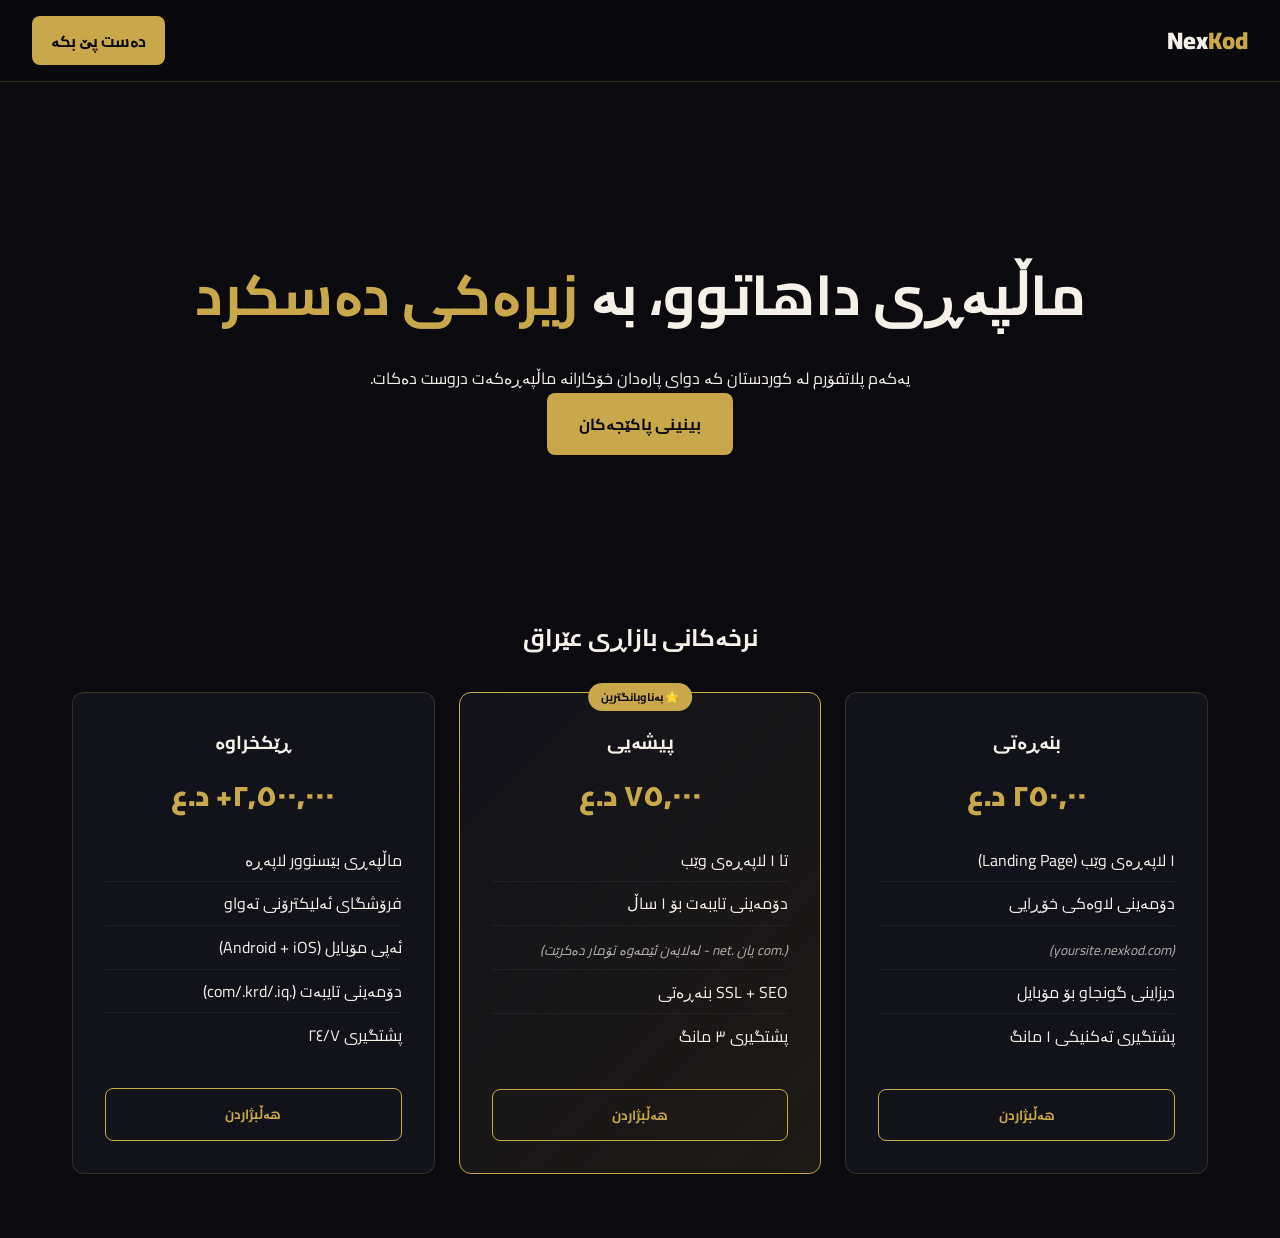
==== commit 628ffc81: "Update price for basic plan in index.html" ====
--- a/index.html
+++ b/index.html
@@ -71,7 +71,7 @@
                 <!-- بنەڕەتی -->
                 <div class="plan" onclick="selectPlan('basic', 250000)">
                     <h3>بنەڕەتی</h3>
-                    <p class="price">٢٠,٠٠ <span>د.ع</span></p>
+                    <p class="price">٢٥٠,٠٠ <span>د.ع</span></p>
                     <ul>
                         <li>١ لاپەڕەی وێب (Landing Page)</li>
                         <li>دۆمەینی لاوەکی خۆڕایی</li>
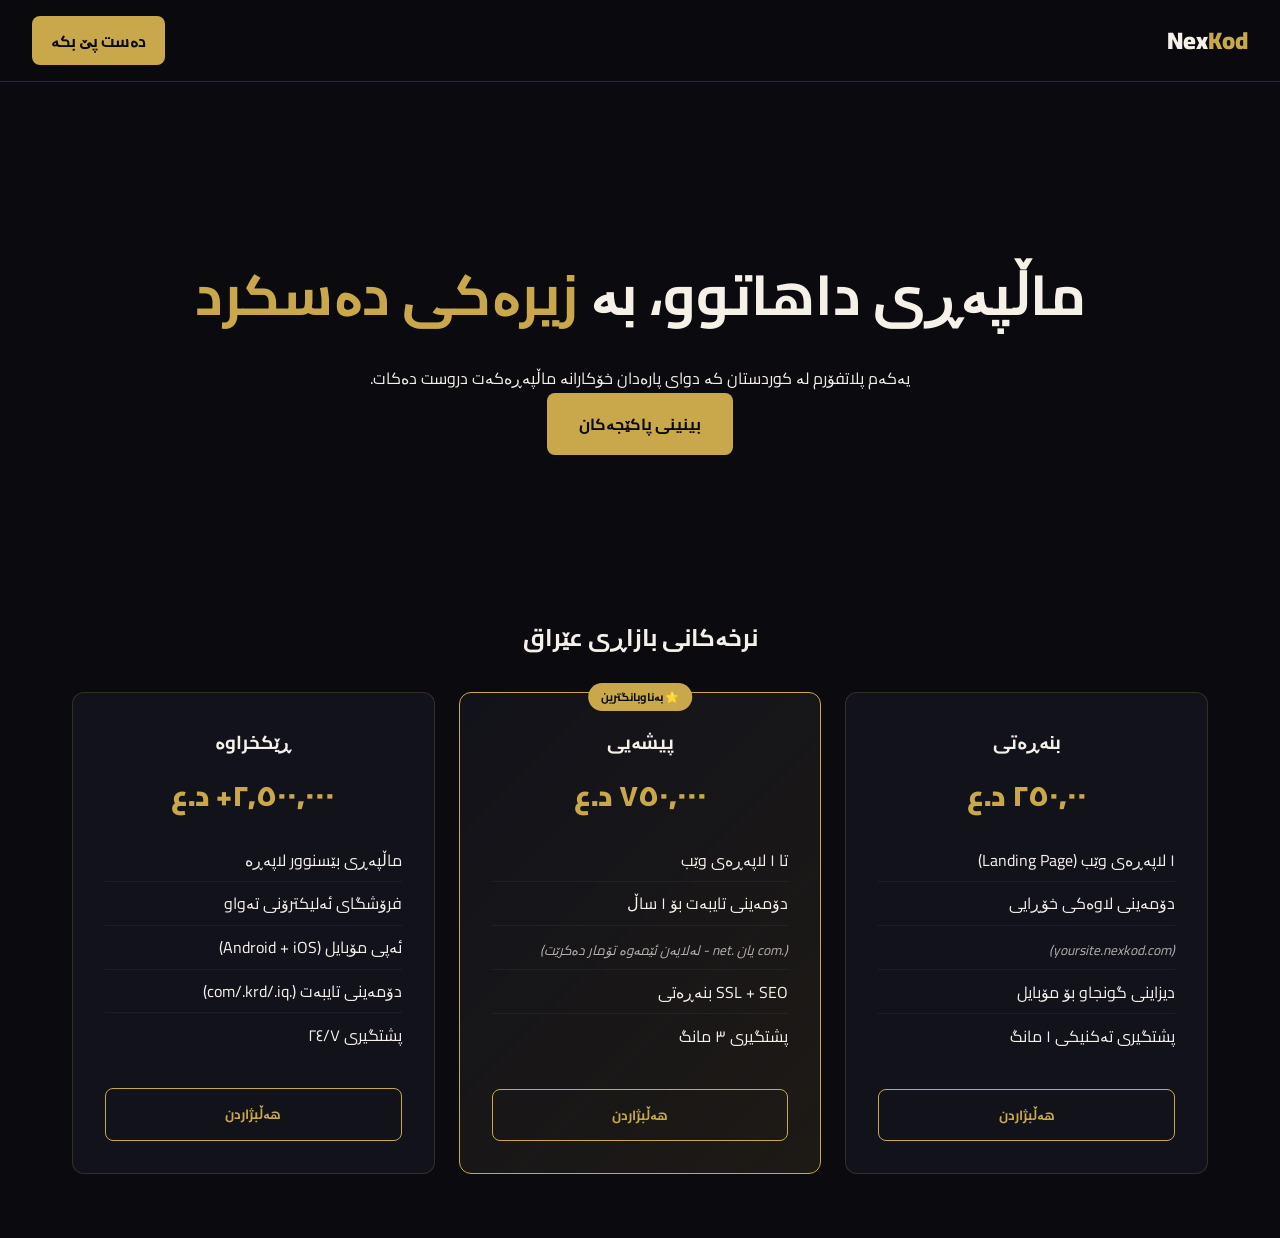
==== commit 455fce16: "Update price in featured plan section" ====
--- a/index.html
+++ b/index.html
@@ -86,7 +86,7 @@
                 <div class="plan featured" onclick="selectPlan('pro', 750000)">
                     <span class="badge">⭐ بەناوبانگترین</span>
                     <h3>پیشەیی</h3>
-                    <p class="price">٧٥,٠٠٠ <span>د.ع</span></p>
+                    <p class="price">٧٥٠,٠٠٠ <span>د.ع</span></p>
                     <ul>
                         <li>تا ١ لاپەڕەی وێب</li>
                         <li>دۆمەینی تایبەت بۆ ١ ساڵ</li>
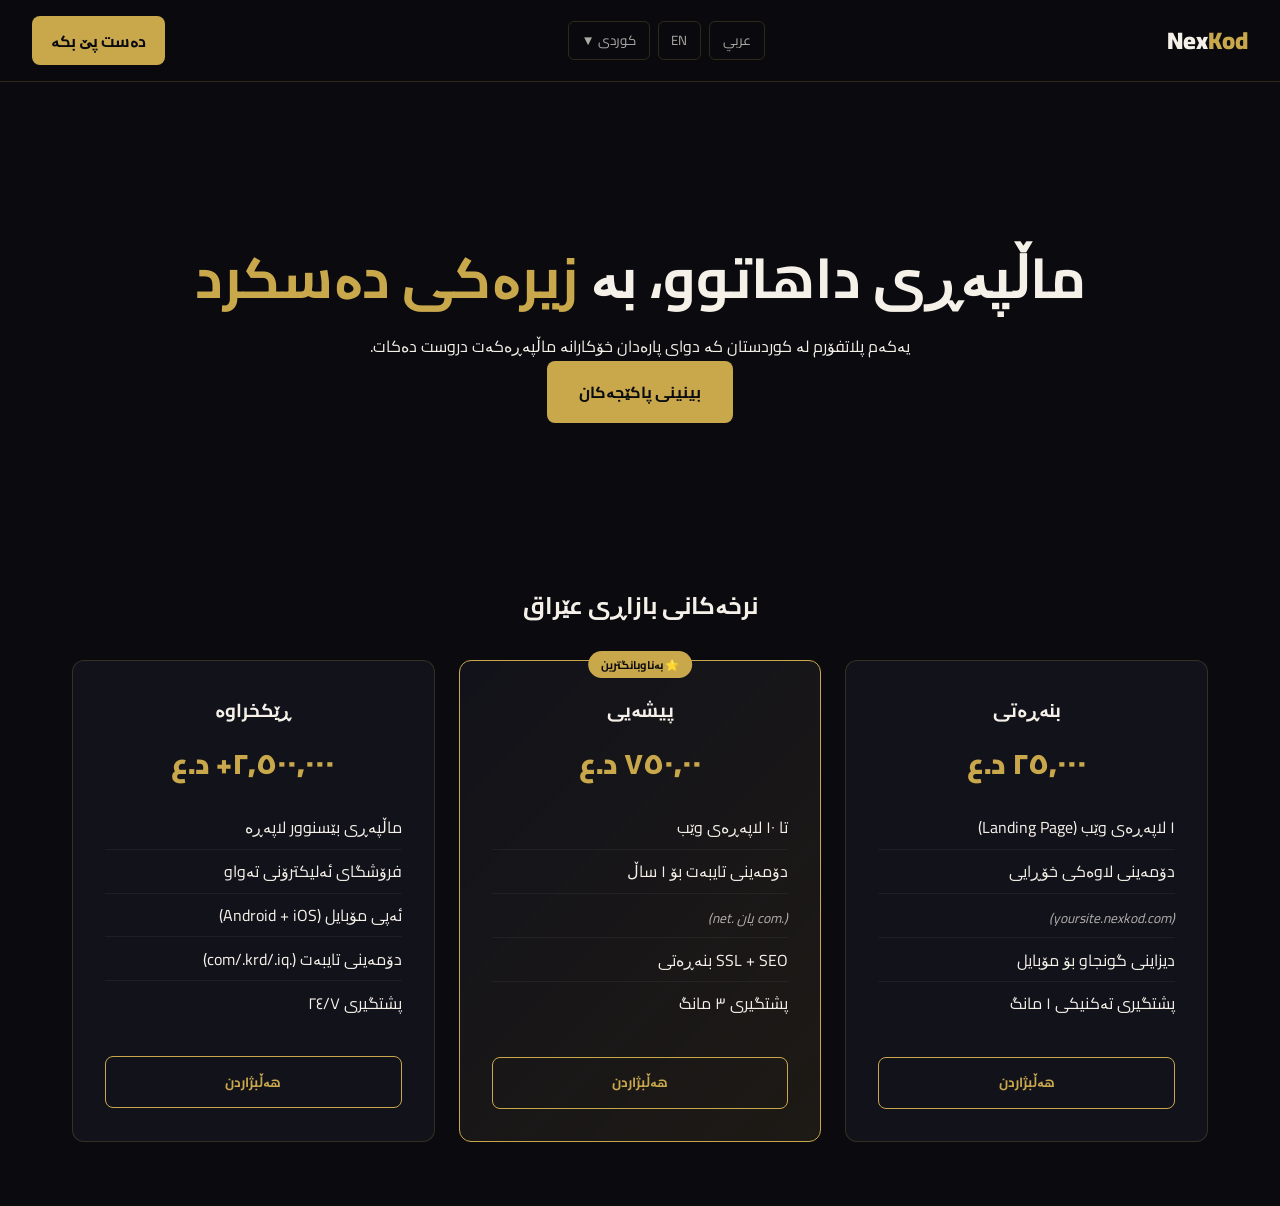
==== commit 780473a1: "Update print statement from 'Hello' to 'Goodbye'" ====
--- a/index.html
+++ b/index.html
@@ -13,10 +13,16 @@
         .navbar { display:flex; justify-content:space-between; align-items:center; padding:1rem 2rem; background:rgba(10,10,15,0.9); backdrop-filter:blur(10px); position:sticky; top:0; z-index:100; border-bottom:1px solid var(--border); }
         .logo { font-size:1.5rem; font-weight:900; }
         .gold { color:var(--gold); }
+        .lang-switcher { display:flex; gap:0.5rem; align-items:center; position:relative; }
+        .lang-switcher button { background:transparent; border:1px solid var(--border); color:var(--dim); padding:0.4rem 0.8rem; border-radius:6px; cursor:pointer; transition:0.3s; }
+        .lang-switcher button:hover { color:var(--gold); border-color:var(--gold); }
+        #ku-menu { display:none; position:absolute; top:100%; right:0; background:var(--dark2); border:1px solid var(--border); border-radius:8px; padding:0.5rem; z-index:1000; min-width:120px; margin-top:0.5rem; }
+        #ku-menu button { display:block; width:100%; text-align:right; padding:0.4rem; background:none; border:none; color:var(--text); cursor:pointer; border-radius:4px; }
+        #ku-menu button:hover { background:rgba(201,168,76,0.15); color:var(--gold); }
         .nav-cta { background:var(--gold); color:var(--dark); padding:0.6rem 1.2rem; border-radius:8px; font-weight:700; }
         main { padding:4rem 2rem; max-width:1200px; margin:0 auto; }
         .hero { text-align:center; padding:6rem 1rem; }
-        .hero h1 { font-size:clamp(2rem,5vw,3.5rem); margin-bottom:1rem; }
+        .hero h1 { font-size:clamp(2rem,5vw,3.5rem); margin-bottom:1rem; line-height:1.3; }
         .btn-primary { background:var(--gold); color:var(--dark); padding:1rem 2rem; border:none; border-radius:8px; font-weight:700; cursor:pointer; display:inline-block; }
         .pricing { text-align:center; margin-top:4rem; }
         .plans { display:grid; grid-template-columns:repeat(auto-fit,minmax(280px,1fr)); gap:1.5rem; margin-top:2rem; }
@@ -46,123 +52,307 @@
         .btn-pay:disabled { opacity:0.7; cursor:not-allowed; }
         .success { text-align:center; }
         .success .icon { font-size:3rem; margin-bottom:1rem; }
-        .success .link { display:block; background:var(--dark3); padding:0.8rem; border-radius:8px; margin:0.5rem 0; word-break:break-all; color:var(--gold); }
         .btn-secondary { background:transparent; border:1px solid var(--border); color:var(--text); padding:0.8rem; border-radius:8px; cursor:pointer; margin-top:0.5rem; width:100%; }
         .domain-info { background:rgba(201,168,76,0.1); border:1px solid rgba(201,168,76,0.3); border-radius:8px; padding:0.8rem; margin:0.5rem 0; font-size:0.85rem; }
-        @media (max-width:600px) { .navbar { padding:0.8rem 1rem; } .hero h1 { font-size:2rem; } .modal-content { padding:1.5rem; } }
+        @media (max-width:600px) { .navbar { padding:0.8rem 1rem; flex-wrap:wrap; gap:1rem; } .hero h1 { font-size:2rem; } .modal-content { padding:1.5rem; } .lang-switcher { order:3; width:100%; justify-content:center; } }
     </style>
 </head>
 <body>
     <nav class="navbar">
         <div class="logo">Nex<span class="gold">Kod</span></div>
-        <a href="#pricing" class="nav-cta">دەست پێ بکە</a>
+        <div class="lang-switcher" style="position:relative;">
+            <button onclick="setLanguage('ar')" data-i18n="lang_ar">عربي</button>
+            <button onclick="setLanguage('en')" data-i18n="lang_en">EN</button>
+            <button onclick="toggleKuMenu()" data-i18n="lang_ku">کوردی ▼</button>
+            <div id="ku-menu">
+                <button onclick="setLanguage('ku','sorani')" data-i18n="dialect_sorani">سۆرانی</button>
+                <button onclick="setLanguage('ku','kurmanji')" data-i18n="dialect_kurmanji">کرمانجی</button>
+                <button onclick="setLanguage('ku','badini')" data-i18n="dialect_badini">بەهدینی</button>
+                <button onclick="setLanguage('ku','hawrami')" data-i18n="dialect_hawrami">هەورامی</button>
+            </div>
+        </div>
+        <a href="#pricing" class="nav-cta" data-i18n="nav_start">دەست پێ بکە</a>
     </nav>
 
     <main>
         <section class="hero">
-            <h1>ماڵپەڕی داهاتوو، بە <span class="gold">زیرەکی دەسکرد</span></h1>
-            <p>یەکەم پلاتفۆرم لە کوردستان کە دوای پارەدان خۆکارانە ماڵپەڕەکەت دروست دەکات.</p>
-            <a href="#pricing" class="btn-primary">بینینی پاکێجەکان</a>
+            <h1 data-i18n="hero_title">ماڵپەڕی داهاتوو، بە <span class="gold">زیرەکی دەسکرد</span></h1>
+            <p data-i18n="hero_desc">یەکەم پلاتفۆرم لە کوردستان کە دوای پارەدان خۆکارانە ماڵپەڕەکەت دروست دەکات.</p>
+            <a href="#pricing" class="btn-primary" data-i18n="btn_plans">بینینی پاکێجەکان</a>
         </section>
 
         <section class="pricing" id="pricing">
-            <h2>نرخەکانی بازاڕی عێراق</h2>
+            <h2 data-i18n="pricing_title">نرخەکانی بازاڕی عێراق</h2>
             <div class="plans">
-                <!-- بنەڕەتی -->
                 <div class="plan" onclick="selectPlan('basic', 250000)">
-                    <h3>بنەڕەتی</h3>
-                    <p class="price">٢٥٠,٠٠ <span>د.ع</span></p>
+                    <h3 data-i18n="plan_basic">بنەڕەتی</h3>
+                    <p class="price">٢٥,٠٠٠ <span data-i18n="currency">د.ع</span></p>
                     <ul>
-                        <li>١ لاپەڕەی وێب (Landing Page)</li>
-                        <li>دۆمەینی لاوەکی خۆڕایی</li>
-                        <li class="domain-note">(yoursite.nexkod.com)</li>
-                        <li>دیزاینی گونجاو بۆ مۆبایل</li>
-                        <li>پشتگیری تەکنیکی ١ مانگ</li>
+                        <li data-i18n="basic_1">١ لاپەڕەی وێب (Landing Page)</li>
+                        <li data-i18n="basic_2">دۆمەینی لاوەکی خۆڕایی</li>
+                        <li class="domain-note" data-i18n="basic_2_note">(yoursite.nexkod.com)</li>
+                        <li data-i18n="basic_3">دیزاینی گونجاو بۆ مۆبایل</li>
+                        <li data-i18n="basic_4">پشتگیری تەکنیکی ١ مانگ</li>
                     </ul>
-                    <button class="btn-plan">هەڵبژاردن</button>
+                    <button class="btn-plan" data-i18n="btn_select">هەڵبژاردن</button>
                 </div>
 
-                <!-- پیشەیی -->
                 <div class="plan featured" onclick="selectPlan('pro', 750000)">
-                    <span class="badge">⭐ بەناوبانگترین</span>
-                    <h3>پیشەیی</h3>
-                    <p class="price">٧٥٠,٠٠٠ <span>د.ع</span></p>
+                    <span class="badge" data-i18n="badge_pop">⭐ بەناوبانگترین</span>
+                    <h3 data-i18n="plan_pro">پیشەیی</h3>
+                    <p class="price">٧٥٠,٠٠ <span data-i18n="currency">د.ع</span></p>
                     <ul>
-                        <li>تا ١ لاپەڕەی وێب</li>
-                        <li>دۆمەینی تایبەت بۆ ١ ساڵ</li>
-                        <li class="domain-note">(.com یان .net - لەلایەن ئێمەوە تۆمار دەکرێت)</li>
-                        <li>SSL + SEO بنەڕەتی</li>
-                        <li>پشتگیری ٣ مانگ</li>
+                        <li data-i18n="pro_1">تا ١٠ لاپەڕەی وێب</li>
+                        <li data-i18n="pro_2">دۆمەینی تایبەت بۆ ١ ساڵ</li>
+                        <li class="domain-note" data-i18n="pro_2_note">(.com یان .net)</li>
+                        <li data-i18n="pro_3">SSL + SEO بنەڕەتی</li>
+                        <li data-i18n="pro_4">پشتگیری ٣ مانگ</li>
                     </ul>
-                    <button class="btn-plan">هەڵبژاردن</button>
+                    <button class="btn-plan" data-i18n="btn_select">هەڵبژاردن</button>
                 </div>
 
-                <!-- ڕێکخراوە -->
                 <div class="plan" onclick="selectPlan('enterprise', 2500000)">
-                    <h3>ڕێکخراوە</h3>
-                    <p class="price">٢,٥٠٠,٠٠٠+ <span>د.ع</span></p>
+                    <h3 data-i18n="plan_ent">ڕێکخراوە</h3>
+                    <p class="price">٢,٥٠٠,٠٠٠+ <span data-i18n="currency">د.ع</span></p>
                     <ul>
-                        <li>ماڵپەڕی بێسنوور لاپەڕە</li>
-                        <li>فرۆشگای ئەلیکترۆنی تەواو</li>
-                        <li>ئەپی مۆبایل (Android + iOS)</li>
-                        <li>دۆمەینی تایبەت (.com/.krd/.iq)</li>
-                        <li>پشتگیری ٢٤/٧</li>
+                        <li data-i18n="ent_1">ماڵپەڕی بێسنوور لاپەڕە</li>
+                        <li data-i18n="ent_2">فرۆشگای ئەلیکترۆنی تەواو</li>
+                        <li data-i18n="ent_3">ئەپی مۆبایل (Android + iOS)</li>
+                        <li data-i18n="ent_4">دۆمەینی تایبەت (.com/.krd/.iq)</li>
+                        <li data-i18n="ent_5">پشتگیری ٢٤/٧</li>
                     </ul>
-                    <button class="btn-plan">هەڵبژاردن</button>
+                    <button class="btn-plan" data-i18n="btn_select">هەڵبژاردن</button>
                 </div>
             </div>
         </section>
     </main>
 
-    <!-- 💳 PAYMENT MODAL -->
     <div class="modal" id="payModal" style="display:none;">
         <div class="modal-content">
             <button class="close" onclick="closePayModal()">×</button>
-            <h3>تەواوکردنی پارەدان</h3>
+            <h3 data-i18n="pay_title">تەواوکردنی پارەدان</h3>
             <div class="summary">
-                <span>پاکێج:</span> <strong id="pPlan">-</strong>
-                <span>بڕ:</span> <strong id="pPrice">-</strong>
+                <span data-i18n="summary_plan">پاکێج:</span> <strong id="pPlan">-</strong>
+                <span data-i18n="summary_price">بڕ:</span> <strong id="pPrice">-</strong>
             </div>
             
             <div class="domain-info">
-                <strong>🌐 زانیاری دۆمەین:</strong><br>
-                ئەگەر پڵانی پیشەیی یان ڕێکخراوەت هەڵبژاردووە، تکایە ناوی دۆمەینی خوازراوت بنووسە (وەک: yoursite.com)
+                <strong>🌐 <span data-i18n="domain_info_title">زانیاری دۆمەین:</span></strong><br>
+                <span data-i18n="domain_info_text">ئەگەر پڵانی پیشەیی یان ڕێکخراوەت هەڵبژاردووە، تکایە ناوی دۆمەینی خوازراوت بنووسە (وەک: yoursite.com)</span>
             </div>
 
             <div class="methods">
-                <label class="method"><input type="radio" name="pm" value="fastpay"><span> FastPay</span></label>
+                <label class="method"><input type="radio" name="pm" value="fastpay"><span>🟡 FastPay</span></label>
                 <label class="method"><input type="radio" name="pm" value="fib"><span>🔵 FIB Bank</span></label>
-                <label class="method"><input type="radio" name="pm" value="zaincash"><span> Zain Cash</span></label>
+                <label class="method"><input type="radio" name="pm" value="zaincash"><span>🟠 Zain Cash</span></label>
             </div>
             
             <form id="payForm" style="display:none;">
                 <input type="text" id="domainName" placeholder="ناوی دۆمەینی خوازراو (ئەگەر هەبوو)" dir="ltr">
                 <input type="tel" id="payPhone" placeholder="+964 7XX XXX XXXX" required dir="ltr">
                 <input type="email" id="payEmail" placeholder="email@example.com" required dir="ltr">
-                <button type="button" onclick="initiateWhatsAppPayment()" class="btn-pay">💳 پارەدان لە ڕێگەی واتسئەپ</button>
+                <button type="button" onclick="initiateWhatsAppPayment()" class="btn-pay" data-i18n="btn_pay">💳 پارەدان لە ڕێگەی واتسئەپ</button>
             </form>
         </div>
     </div>
 
-    <!-- ✅ SUCCESS MODAL -->
     <div class="modal" id="successModal" style="display:none;">
         <div class="modal-content success">
             <div class="icon">🎉</div>
-            <h3>داواکاریت بە سەرکەوتوویی نێردرا!</h3>
-            <p>پاش ناردنی پسوولەی پارەدان لە واتسئەپ، ماڵپەڕەکەت لە ماوەی ٢٤-٨ کاتژمێردا چالاک دەکرێت.</p>
-            <p style="font-size:0.9rem; color:var(--dim);">دۆمەینەکەت لەلایەن تیمی NexKodـەوە تۆمار و چالاک دەکرێت.</p>
-            <button class="btn-secondary" onclick="closeSuccessModal()">داخستن</button>
+            <h3 data-i18n="success_title">داواکاریت بە سەرکەوتوویی نێردرا!</h3>
+            <p data-i18n="success_desc">پاش ناردنی پسوولەی پارەدان لە واتسئەپ، ماڵپەڕەکەت لە ماوەی ٢٤-٤٨ کاتژمێردا چالاک دەکرێت.</p>
+            <p style="font-size:0.9rem; color:var(--dim);" data-i18n="success_domain">دۆمەینەکەت لەلایەن تیمی NexKodـەوە تۆمار و چالاک دەکرێت.</p>
+            <button class="btn-secondary" onclick="closeSuccessModal()" data-i18n="btn_close">داخستن</button>
         </div>
     </div>
 
     <script>
+        const i18n = {
+            ar: {
+                lang_ar: "عربي", lang_en: "EN", lang_ku: "كردي ▼",
+                dialect_sorani: "سوراني", dialect_kurmanji: "كرمانجي", dialect_badini: "باديني", dialect_hawrami: "هورامي",
+                nav_start: "ابدأ الآن",
+                hero_title: "موقع المستقبل، بـ <span class='gold'>الذكاء الاصطناعي</span>",
+                hero_desc: "أول منصة في كردستان تنشئ موقعك تلقائياً بعد الدفع.",
+                btn_plans: "عرض الباقات",
+                pricing_title: "أسعار سوق العراق",
+                plan_basic: "الأساسية", plan_pro: "الاحترافية", plan_ent: "المؤسسات",
+                badge_pop: "⭐ الأكثر طلباً",
+                currency: "د.ع",
+                basic_1: "١ صفحة ويب", basic_2: "دومين فرعي مجاني", basic_2_note: "(yoursite.nexkod.com)", basic_3: "تصميم متجاوب", basic_4: "دعم فني شهر",
+                pro_1: "حتى ١٠ صفحات", pro_2: "دومين خاص لسنة", pro_2_note: "(.com أو .net)", pro_3: "SSL + SEO", pro_4: "دعم ٣ أشهر",
+                ent_1: "صفحات غير محدودة", ent_2: "متجر إلكتروني", ent_3: "تطبيق جوال", ent_4: "دومين خاص", ent_5: "دعم ٢٤/٧",
+                btn_select: "اختر",
+                pay_title: "إتمام الدفع",
+                domain_info_title: "معلومات الدومين:",
+                domain_info_text: "إذا اخترت باقة مدفوعة، اكتب اسم الدومين المطلوب",
+                summary_plan: "الباقة:", summary_price: "المبلغ:",
+                btn_pay: "💳 الدفع عبر واتساب",
+                success_title: "تم إرسال طلبك!",
+                success_desc: "بعد إرسال الإيصال، سيتم التفعيل خلال ٢-٤٨ ساعة.",
+                success_domain: "سيقوم فريق NexKod بتسجيل الدومين.",
+                btn_close: "إغلاق"
+            },
+            en: {
+                lang_ar: "AR", lang_en: "EN", lang_ku: "KU ▼",
+                dialect_sorani: "Sorani", dialect_kurmanji: "Kurmanji", dialect_badini: "Badini", dialect_hawrami: "Hawrami",
+                nav_start: "Get Started",
+                hero_title: "Future Websites, Powered by <span class='gold'>AI</span>",
+                hero_desc: "The first platform in Kurdistan that auto-builds your site after payment.",
+                btn_plans: "View Plans",
+                pricing_title: "Iraq Market Pricing",
+                plan_basic: "Basic", plan_pro: "Professional", plan_ent: "Enterprise",
+                badge_pop: "⭐ Most Popular",
+                currency: "IQD",
+                basic_1: "1 Web Page", basic_2: "Free Subdomain", basic_2_note: "(yoursite.nexkod.com)", basic_3: "Mobile Responsive", basic_4: "1 Month Support",
+                pro_1: "Up to 10 Pages", pro_2: "Custom Domain (1 Year)", pro_2_note: "(.com or .net)", pro_3: "SSL + SEO", pro_4: "3 Months Support",
+                ent_1: "Unlimited Pages", ent_2: "E-commerce Store", ent_3: "Mobile App", ent_4: "Custom Domain", ent_5: "24/7 Support",
+                btn_select: "Select",
+                pay_title: "Complete Payment",
+                domain_info_title: "Domain Info:",
+                domain_info_text: "If you selected a paid plan, enter desired domain",
+                summary_plan: "Plan:", summary_price: "Amount:",
+                btn_pay: "💳 Pay via WhatsApp",
+                success_title: "Request Sent!",
+                success_desc: "After sending receipt, activation in 24-48h.",
+                success_domain: "NexKod team will register your domain.",
+                btn_close: "Close"
+            },
+            ku: {
+                sorani: {
+                    lang_ar: "عربي", lang_en: "EN", lang_ku: "کوردی ▼",
+                    dialect_sorani: "سۆرانی", dialect_kurmanji: "کرمانجی", dialect_badini: "بەهدینی", dialect_hawrami: "هەورامی",
+                    nav_start: "دەست پێ بکە",
+                    hero_title: "ماڵپەڕی داهاتوو، بە <span class='gold'>زیرەکی دەسکرد</span>",
+                    hero_desc: "یەکەم پلاتفۆرم لە کوردستان کە دوای پارەدان خۆکارانە ماڵپەڕەکەت دروست دەکات.",
+                    btn_plans: "بینینی پاکێجەکان",
+                    pricing_title: "نرخەکانی بازاڕی عێراق",
+                    plan_basic: "بنەڕەتی", plan_pro: "پیشەیی", plan_ent: "ڕێکخراوە",
+                    badge_pop: "⭐ بەناوبانگترین",
+                    currency: "د.ع",
+                    basic_1: "١ لاپەڕەی وێب", basic_2: "دۆمەینی لاوەکی خۆڕایی", basic_2_note: "(yoursite.nexkod.com)", basic_3: "گونجاو بۆ مۆبایل", basic_4: "پشتگیری ١ مانگ",
+                    pro_1: "تا ١٠ لاپەڕە", pro_2: "دۆمەینی تایبەت (١ ساڵ)", pro_2_note: "(.com یان .net)", pro_3: "SSL + SEO", pro_4: "پشتگیری ٣ مانگ",
+                    ent_1: "بێسنوور لاپەڕە", ent_2: "فرۆشگای ئەلیکترۆنی", ent_3: "ئەپی مۆبایل", ent_4: "دۆمەینی تایبەت", ent_5: "پشتگیری ٢٤/٧",
+                    btn_select: "هەڵبژاردن",
+                    pay_title: "تةواوکردنی پارەدان",
+                    domain_info_title: "زانیاری دۆمەین:",
+                    domain_info_text: "ئەگەر پاکێجی پارەداریت هەڵبژاردووە، ناوی دۆمەین بنووسە",
+                    summary_plan: "پاکێج:", summary_price: "بڕ:",
+                    btn_pay: "💳 پارەدان لە ڕێگەی واتسئەپ",
+                    success_title: "داواکاریت نێردرا!",
+                    success_desc: "پاش ناردنی پسوولە، چالاککردن لە ٢٤-٤٨ کاتژمێردا.",
+                    success_domain: "تیمی NexKod دۆمەینەکەت تۆمار دەکات.",
+                    btn_close: "داخستن"
+                },
+                kurmanji: {
+                    lang_ar: "ERE", lang_en: "EN", lang_ku: "KURDÎ ▼",
+                    dialect_sorani: "Soranî", dialect_kurmanji: "Kurmancî", dialect_badini: "Badînî", dialect_hawrami: "Hewramî",
+                    nav_start: "Destpê Bike",
+                    hero_title: "Malpera Pêşerojê, Bi <span class='gold'>Zîrekiya Destkird</span>",
+                    hero_desc: "Yekem platform li Kurdistanê ku piştî dravdanê malpera te çêdike.",
+                    btn_plans: "Dîtina Pakêjan",
+                    pricing_title: "Nirxên Bazarê Iraqê",
+                    plan_basic: "Bingehîn", plan_pro: "Pîşeyî", plan_ent: "Rêxistinî",
+                    badge_pop: "⭐ Herî Navdar",
+                    currency: "IQD",
+                    basic_1: "1 Rûpelê Webê", basic_2: "Subdomena Belaş", basic_2_note: "(yoursite.nexkod.com)", basic_3: "Li Gor Mobîl", basic_4: "1 Meh Piştgirî",
+                    pro_1: "Heta 10 Rûpel", pro_2: "Domena Taybet (1 Sal)", pro_2_note: "(.com an .net)", pro_3: "SSL + SEO", pro_4: "3 Meh Piştgirî",
+                    ent_1: "Rûpel Bêsînor", ent_2: "Firoşgeha Elektronîkî", ent_3: "Sepana Mobîl", ent_4: "Domena Taybet", ent_5: "Piştgiriya 24/7",
+                    btn_select: "Hilbijêre",
+                    pay_title: "Temamkirina Dravdanê",
+                    domain_info_title: "Agahiyên Domenê:",
+                    domain_info_text: "Heke pakêja dravdanê hilbijartiye, navê domenê binivîse",
+                    summary_plan: "Pakêj:", summary_price: "Miqdar:",
+                    btn_pay: "💳 Dravdan bi WhatsApp",
+                    success_title: "Daxwaz Hat Şandin!",
+                    success_desc: "Piştî wergirtinê, çalakkirin di 24-48 saetan de.",
+                    success_domain: "Tîma NexKodê domena te qeyd dike.",
+                    btn_close: "Bigire"
+                },
+                badini: {
+                    lang_ar: "عربی", lang_en: "EN", lang_ku: "کوردی ▼",
+                    dialect_sorani: "سۆرانی", dialect_kurmanji: "کرمانجی", dialect_badini: "بەهدینی", dialect_hawrami: "هەورامی",
+                    nav_start: "دەست پێ بکە",
+                    hero_title: "ماڵپەڕا پەشەرۆژێ، ب <span class='gold'>زیرەکی دەستکرد</span>",
+                    hero_desc: "یەکەم پلاتفۆرم ل Kurdistanێ کو دویا پارەدان ماڵپەڕا تە چێ دکەت.",
+                    btn_plans: "بینینا پاکێجان",
+                    pricing_title: "نرخێن بازارێ عراقێ",
+                    plan_basic: "بنەرەتی", plan_pro: "پێشەیی", plan_ent: "ڕێکخراوە",
+                    badge_pop: "⭐ بەناوبانگترین",
+                    currency: "د.ع",
+                    basic_1: "١ لاپەڕا وێب", basic_2: "دۆمەینا لاوەکی یا بەلاش", basic_2_note: "(yoursite.nexkod.com)", basic_3: "گونجا بۆ مۆبایل", basic_4: "پشتگری ١ ماه",
+                    pro_1: "هتا ١٠ لاپەڕ", pro_2: "دۆمەینا تایبەت (١ سال)", pro_2_note: "(.com یان .net)", pro_3: "SSL + SEO", pro_4: "پشتگری ٣ ماه",
+                    ent_1: "بێسنوور لاپەڕ", ent_2: "فرۆشگایا ئەلەکترۆنی", ent_3: "ئەپێ مۆبایل", ent_4: "دۆمەینا تایبەت", ent_5: "پشتگری ٢/٧",
+                    btn_select: "هەلبژێرە",
+                    pay_title: "تەواوکرنا پارەدانێ",
+                    domain_info_title: "زانیاری دۆمەین:",
+                    domain_info_text: "ئەگەر پاکێژا پارەداری هەلبژارتی، ناڤێ دۆمەین بنووسە",
+                    summary_plan: "پاکێژ:", summary_price: "بر:",
+                    btn_pay: "💳 پارەدان ل واتسئەپ",
+                    success_title: "داواکاری هاتیە شاندن!",
+                    success_desc: "پاش وەرگرتن، چالاککرن د ٢٤-٤ کاتژمێران دا.",
+                    success_domain: "تیمێ NexKod دۆمەینا تە تۆمار دکەت.",
+                    btn_close: "داخستن"
+                },
+                hawrami: {
+                    lang_ar: "عربی", lang_en: "EN", lang_ku: "کوردی ▼",
+                    dialect_sorani: "سۆرانی", dialect_kurmanji: "کرمانجی", dialect_badini: "بەهدینی", dialect_hawrami: "هەورامی",
+                    nav_start: "دەس پەی کەرە",
+                    hero_title: "ماڵپەڕی ئایەندە، بە <span class='gold'>زیرەکی دەسکرد</span>",
+                    hero_desc: "یەکم پلاتفۆرم ئی کوردستان کە دویا پارەدان ماڵپەڕەکەت دروس کەدات.",
+                    btn_plans: "بینیەن پاکێجەل",
+                    pricing_title: "نرخەل بازار عێراق",
+                    plan_basic: "بنەڕەتی", plan_pro: "پێشەیی", plan_ent: "ڕێکخراوە",
+                    badge_pop: "⭐ بەناوبانگترین",
+                    currency: "د.ع",
+                    basic_1: "١ لاپەڕەی وێب", basic_2: "دۆمەینی لاوەکی خۆڕایی", basic_2_note: "(yoursite.nexkod.com)", basic_3: "گونجاو بۆ مۆبایل", basic_4: "پشتگیری ١ مانگ",
+                    pro_1: "تا ١٠ لاپەڕە", pro_2: "دۆمەینی تایبەت (١ ساڵ)", pro_2_note: "(.com یان .net)", pro_3: "SSL + SEO", pro_4: "پشتگیری ٣ مانگ",
+                    ent_1: "بێسنوور لاپەڕە", ent_2: "فرۆشگای ئەلیکترۆنی", ent_3: "ئەپی مۆبایل", ent_4: "دۆمەینی تایبەت", ent_5: "پشتگیری ٢٤/٧",
+                    btn_select: "هەڵبژاردن",
+                    pay_title: "تەواوکردن پارەدان",
+                    domain_info_title: "زانیاری دۆمەین:",
+                    domain_info_text: "ئەگەر پاکێجی پارەداریت هەڵبژاردووە، ناوی دۆمەین بنووسە",
+                    summary_plan: "پاکێج:", summary_price: "بڕ:",
+                    btn_pay: "💳 پارەدان لە واتسئەپ",
+                    success_title: "داواکاریت نێردرا!",
+                    success_desc: "پاش ناردنی پسوولە، چالاککردن لە ٢٤-٤٨ کاتژمێردا.",
+                    success_domain: "تیمی NexKod دۆمەینەکەت تۆمار دەکات.",
+                    btn_close: "داخستن"
+                }
+            }
+        };
+
+        function setLanguage(lang, dialect = null) {
+            const isRTL = (lang === 'ar' || (lang === 'ku' && dialect !== 'kurmanji'));
+            document.documentElement.dir = isRTL ? 'rtl' : 'ltr';
+            document.documentElement.lang = dialect ? `${lang}-${dialect}` : lang;
+            const dict = (lang === 'ku' && dialect) ? i18n.ku[dialect] : i18n[lang];
+            if (!dict) return;
+            document.querySelectorAll('[data-i18n]').forEach(el => {
+                const key = el.getAttribute('data-i18n');
+                if (dict[key]) el.innerHTML = dict[key];
+            });
+            localStorage.setItem('nexkod_lang', lang);
+            if (dialect) localStorage.setItem('nexkod_dialect', dialect);
+            else localStorage.removeItem('nexkod_dialect');
+            document.getElementById('ku-menu').style.display = 'none';
+        }
+
+        function toggleKuMenu() {
+            const menu = document.getElementById('ku-menu');
+            menu.style.display = menu.style.display === 'block' ? 'none' : 'block';
+        }
+
         let currentPlan = {}, currentMethod = '';
 
         function selectPlan(id, price) {
             currentPlan = { id, price };
-            const names = { basic: 'بنەڕەتی', pro: 'پیشەیی', enterprise: 'ڕێکخراوە' };
-            document.getElementById('pPlan').textContent = names[id];
-            document.getElementById('pPrice').textContent = price.toLocaleString() + ' د.ع';
+            const planKeys = { basic: 'plan_basic', pro: 'plan_pro', ent: 'plan_ent' };
+            const currentLang = localStorage.getItem('nexkod_lang') || 'ku';
+            const currentDialect = localStorage.getItem('nexkod_dialect');
+            const dict = (currentLang === 'ku' && currentDialect) ? i18n.ku[currentDialect] : i18n[currentLang];
+            document.getElementById('pPlan').textContent = dict ? dict[planKeys[id]] : id;
+            document.getElementById('pPrice').textContent = price.toLocaleString() + ' ' + (dict ? dict.currency : 'د.ع');
             document.getElementById('payModal').style.display = 'flex';
             document.body.style.overflow = 'hidden';
         }
@@ -185,40 +375,30 @@
             const email = document.getElementById('payEmail').value.trim();
             
             if (!currentMethod) return alert('تکایە ڕێگای پارەدان هەڵبژێرە');
-            if (!/^(\+964|0)?7[0-9]{9}$/.test(phone)) return alert('ژمارەی تەلەفۆن نادروستە. نموونە: +9647501234567');
+            if (!/^(\+964|0)?7[0-9]{9}$/.test(phone)) return alert('ژمارەی تەلەفۆن نادروستە');
             if (!/^[^\s@]+@[^\s@]+\.[^\s@]+$/.test(email)) return alert('ئیمەیڵ نادروستە');
 
             const orderId = 'NK-' + Date.now().toString().slice(-8);
+            const currentLang = localStorage.getItem('nexkod_lang') || 'ku';
+            const currentDialect = localStorage.getItem('nexkod_dialect');
+            const dict = (currentLang === 'ku' && currentDialect) ? i18n.ku[currentDialect] : i18n[currentLang];
+            
             const planNames = { 
-                basic: 'بنەڕەتی (٢٥٠,٠٠ د.ع)', 
-                pro: 'پیشەیی (٧٥٠,٠٠٠ د.ع) + دۆمەینی تایبەت', 
-                enterprise: 'ڕێکخراوە (٢,٥٠٠,٠٠٠ د.ع) + دۆمەینی تایبەت' 
+                basic: dict ? (dict.plan_basic + ' (٢٥٠,٠٠ د.ع)') : 'Basic', 
+                pro: dict ? (dict.plan_pro + ' (٧٥٠,٠٠ د.ع)') : 'Pro', 
+                enterprise: dict ? (dict.plan_ent + ' (٢,٥٠٠,٠٠ د.ع)') : 'Enterprise' 
             };
             
             const domainText = domainName ? `\n🌐 دۆمەینی خوازراو: ${domainName}` : '';
-            
-            const message = `🌟 *NexKod - داواکاری ماڵپەڕ* \n\n📋 *زانیاری داواکاری:*\n ژمارەی ئۆردەر: ${orderId}\n📦 پاکێج: ${planNames[currentPlan.id]}\n💰 بڕ: ${currentPlan.price.toLocaleString()} د.ع${domainText}\n\n👤 *زانیاری کڕیار:*\n📱 ژمارەی تەلەفۆن: ${phone}\n📧 ئیمەیڵ: ${email}\n\n💳 *ڕێگای پارەدان:*\n${currentMethod === 'fastpay' ? '🟡 FastPay' : currentMethod === 'fib' ? '🔵 FIB Bank' : '🟠 Zain Cash'}\n\n📝 *ڕێنمایی:*\nتکایە پارەدانەکە بکە و پسوولەکە (Receipt) بنێرە بۆ ئەم ژمارەیە.\nدوای دڵنیابوونەوە، ماڵپەڕەکەت دروست دەکرێت و دۆمەینەکەت تۆمار دەکرێت.\n\n⏰ کاتی داواکاری: ${new Date().toLocaleString('ku-IQ')}`;
-            
-            // ⚠️ ژمارەی واتسئەپی خۆت لێرە بنووسە (بێ +)
+            const message = `🌟 *NexKod - داواکاری ماڵپەڕ* 🌟\n\n📋 *زانیاری داواکاری:*\n🔖 ژمارەی ئۆردەر: ${orderId}\n📦 پاکێج: ${planNames[currentPlan.id]}\n💰 بڕ: ${currentPlan.price.toLocaleString()} د.ع${domainText}\n\n👤 *زانیاری کڕیار:*\n ژمارەی تەلەفۆن: ${phone}\n📧 ئیمەیڵ: ${email}\n\n💳 *ڕێگای پارەدان:*\n${currentMethod === 'fastpay' ? '🟡 FastPay' : currentMethod === 'fib' ? '🔵 FIB Bank' : '🟠 Zain Cash'}\n\n📝 *ڕێنمایی:*\nتکایە پارەدانەکە بکە و پسوولەکە بنێرە.\n\n⏰ کاتی داواکاری: ${new Date().toLocaleString('ku-IQ')}`;
+            
             const YOUR_WHATSAPP_NUMBER = '9647501234567'; 
             
-            if(confirm(`✅ داواکاریت ئامادەیە!\n\n🔖 ژمارەی ئۆردەر: ${orderId}\n📦 پاکێج: ${planNames[currentPlan.id]}\n💰 بڕ: ${currentPlan.price.toLocaleString()} د.ع\n\nدەچیتە واتسئەپ بۆ ناردنی داواکاری.`)) {
+            if(confirm(`✅ داواکاریت ئامادەیە!\n\n🔖 ${orderId}\n ${planNames[currentPlan.id]}\n💰 ${currentPlan.price.toLocaleString()} د.ع`)) {
                 window.open(`https://wa.me/${YOUR_WHATSAPP_NUMBER}?text=${encodeURIComponent(message)}`, '_blank');
-                
                 const orders = JSON.parse(localStorage.getItem('nexkod_orders') || '[]');
-                orders.push({ 
-                    orderId, 
-                    plan: currentPlan.id, 
-                    price: currentPlan.price, 
-                    domain: domainName,
-                    phone, 
-                    email, 
-                    method: currentMethod, 
-                    status: 'pending_payment',
-                    createdAt: new Date().toISOString() 
-                });
+                orders.push({ orderId, plan: currentPlan.id, price: currentPlan.price, domain: domainName, phone, email, method: currentMethod, status: 'pending', createdAt: new Date().toISOString() });
                 localStorage.setItem('nexkod_orders', JSON.stringify(orders));
-                
                 closePayModal();
                 document.getElementById('successModal').style.display = 'flex';
             }
@@ -227,11 +407,18 @@
         function closeSuccessModal() {
             document.getElementById('successModal').style.display = 'none';
         }
+
+        document.addEventListener('DOMContentLoaded', () => {
+            const savedLang = localStorage.getItem('nexkod_lang') || 'ku';
+            const savedDialect = localStorage.getItem('nexkod_dialect');
+            setLanguage(savedLang, savedDialect);
+        });
 
         window.selectPlan = selectPlan;
         window.closePayModal = closePayModal;
         window.initiateWhatsAppPayment = initiateWhatsAppPayment;
         window.closeSuccessModal = closeSuccessModal;
+        window.toggleKuMenu = toggleKuMenu;
     </script>
 </body>
 </html>
